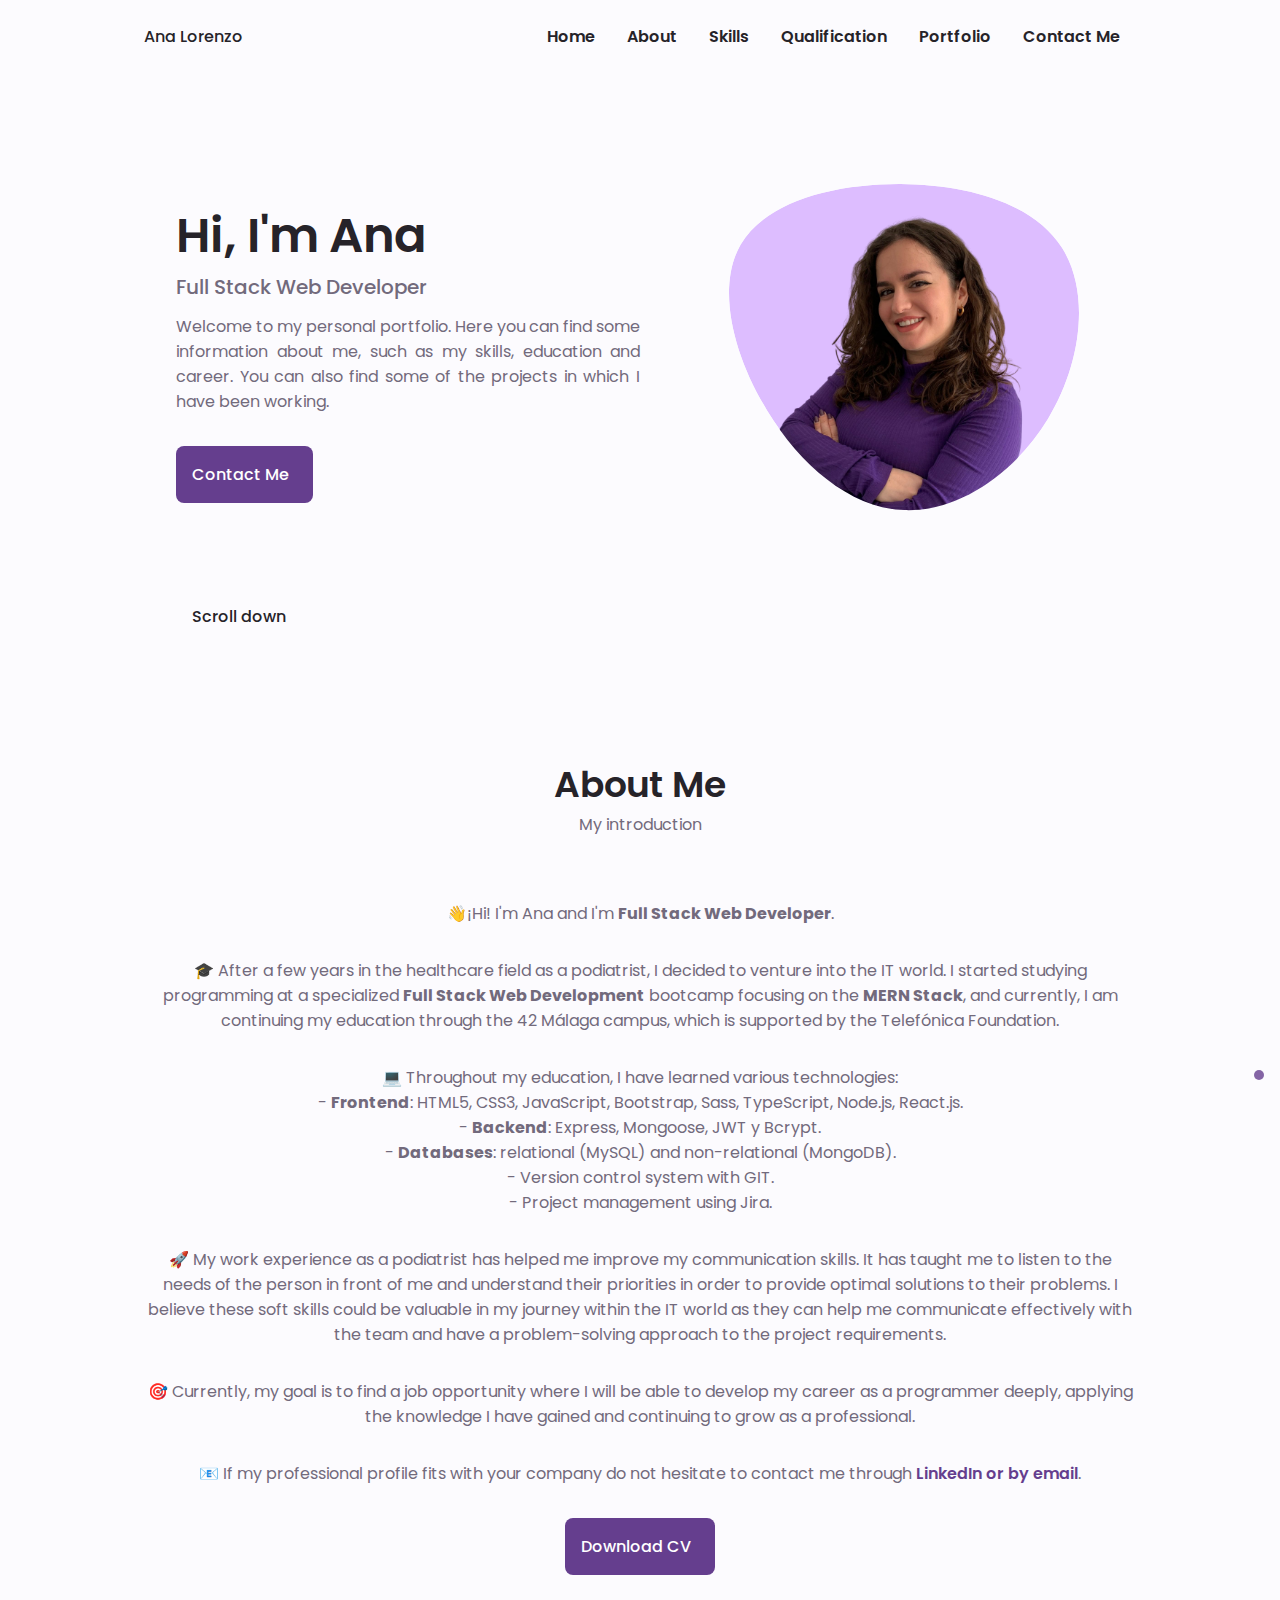
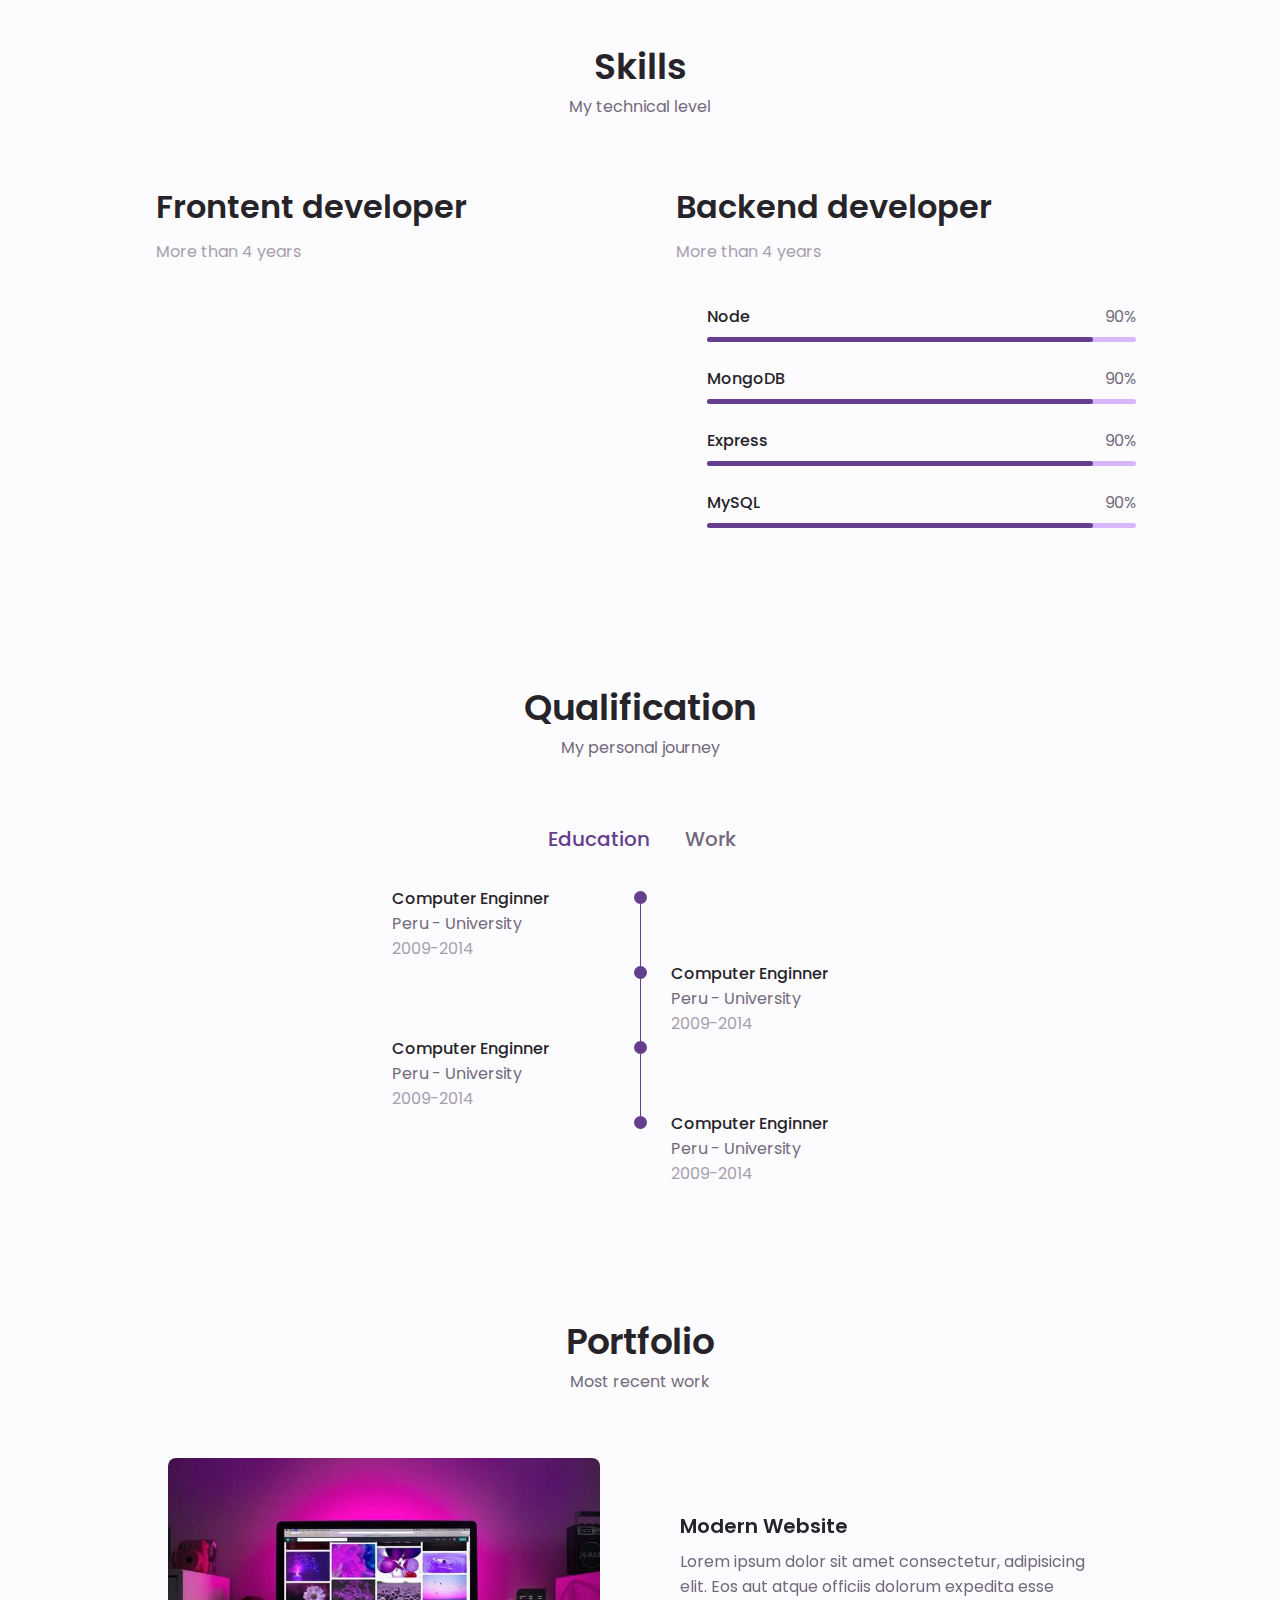
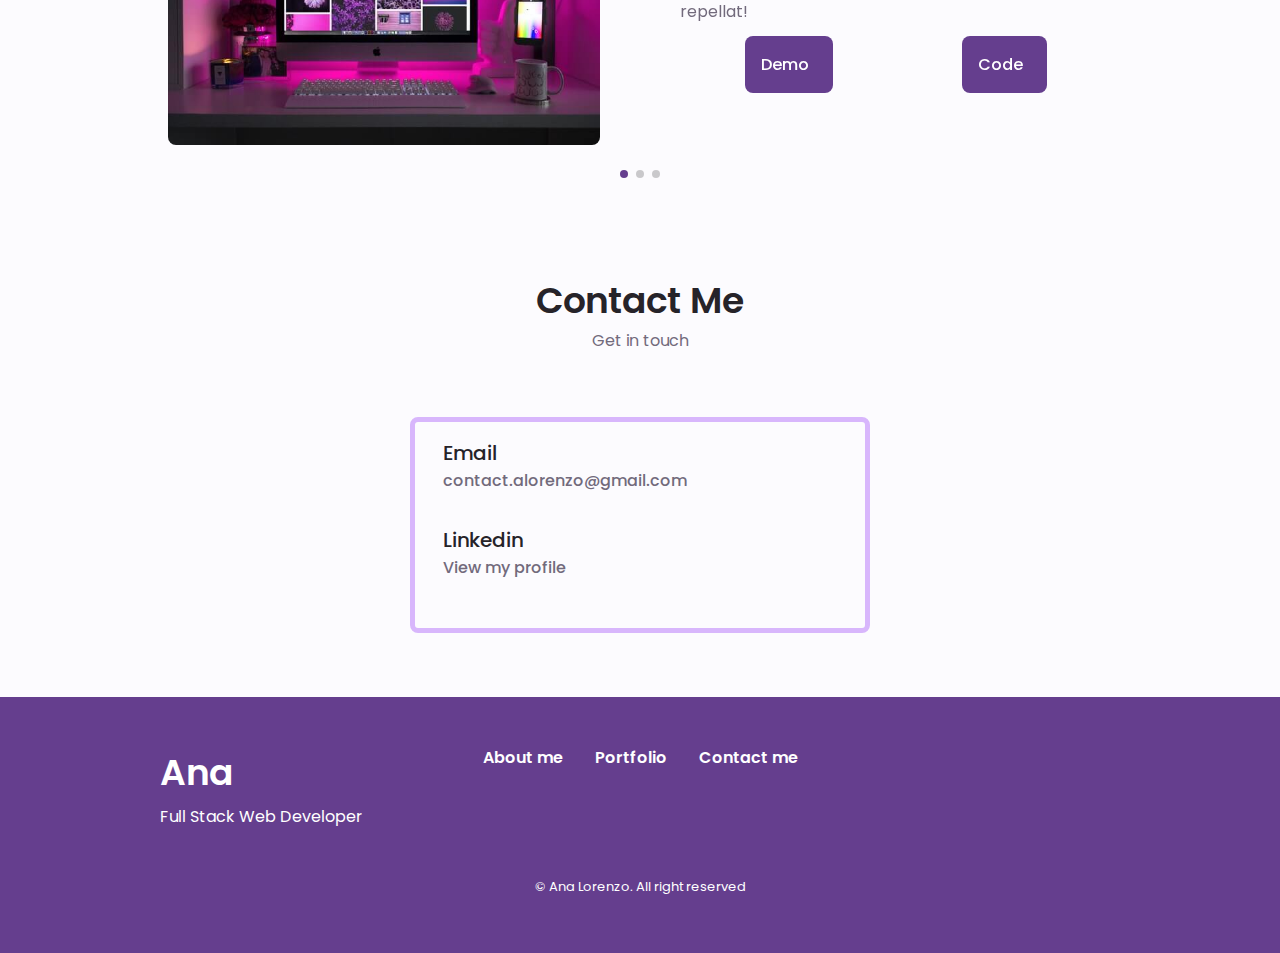
==== Default.html @ 195e3751 "todo skills" ====
<!DOCTYPE html>
<html lang="en">
  <head>
    <meta charset="UTF-8" />
    <meta name="viewport" content="width=device-width, initial-scale=1.0" />

    <link
      rel="stylesheet"
      href="https://unicons.iconscout.com/release/v4.0.8/css/line.css"
    />

    <!--==================== SWIPER CSS ====================-->
    <link rel="stylesheet" href="assets/css/swiper-bundle.min.css" />

    <!--====================  CSS ====================-->
    <link rel="stylesheet" href="assets/css/styles.css" />

    <title>Responsive Portfolio Website</title>
  </head>
  <body>
    <!--==================== HEADER ====================-->
    <header class="header" id="header">
      <nav class="nav container">
        <a href="/" class="nav__logo">Ana Lorenzo</a>
        <div class="nav__menu" id="nav__menu">
          <ul class="nav__list grid">
            <li class="nav__item">
              <a href="#home" class="nav__link active-link">
                <i class="uil uil-estate nav__icon"></i>Home</a
              >
            </li>
            <li class="nav__item">
              <a href="#about" class="nav__link">
                <i class="uil uil-user nav__icon"></i>About</a
              >
            </li>
            <li class="nav__item">
              <a href="#skills" class="nav__link">
                <i class="uil uil-file-alt nav__icon"></i>Skills</a
              >
            </li>
            <li class="nav__item">
              <a href="#qualification" class="nav__link">
                <i class="uil uil-graduation-cap nav__icon"></i>Qualification</a
              >
            </li>
            <li class="nav__item">
              <a href="#portfolio" class="nav__link">
                <i class="uil uil-scenery nav__icon"></i>
                Portfolio</a
              >
            </li>
            <li class="nav__item">
              <a href="#contact" class="nav__link"
                ><i class="uil uil-message nav__icon"></i>Contact Me</a
              >
            </li>
          </ul>
          <i class="uil uil-times nav__close" id="nav__close"></i>
        </div>
        <div class="nav__btns">
          <div class="nav__toggle" id="nav__toggle">
            <i class="uil uil-apps"></i>
          </div>
          <!-- Theme change button
          <i class="uil uil-moon change-theme" id="theme-button"></i>
        --></div>
      </nav>
    </header>

    <!--==================== MAIN ====================-->
    <main class="main">
      <!--==================== HOME ====================-->
      <section class="home section" id="home">
        <div class="home__container container grid">
          <div class="home__content grid">
            <div class="home__social">
              <a
                href="https://www.linkedin.com/in/analorenzorivero/"
                class="home__social-icon"
                target="_blank"
              >
                <i class="uil uil-linkedin"></i
              ></a>
              <a
                href="https://github.com/AnaLR27"
                class="home__social-icon"
                target="_blank"
              >
                <i class="uil uil-github"></i
              ></a>
            </div>

            <div class="home__img">
              <svg
                class="home__blob"
                viewBox="0 0 200 187"
                xmlns="http://www.w3.org/2000/svg"
                xmlns:xlink="http://www.w3.org/1999/xlink"
              >
                <mask id="mask0" mask-type="alpha">
                  <path
                    d="M190.312 36.4879C206.582 62.1187 201.309 102.826 182.328 134.186C163.346 165.547 
                    130.807 187.559 100.226 186.353C69.6454 185.297 41.0228 161.023 21.7403 129.362C2.45775 
                    97.8511 -7.48481 59.1033 6.67581 34.5279C20.9871 10.1032 59.7028 -0.149132 97.9666 
                    0.00163737C136.23 0.303176 174.193 10.857 190.312 36.4879Z"
                  />
                </mask>
                <g mask="url(#mask0)">
                  <path
                    d="M190.312 36.4879C206.582 62.1187 201.309 102.826 182.328 134.186C163.346 
                    165.547 130.807 187.559 100.226 186.353C69.6454 185.297 41.0228 161.023 21.7403 
                    129.362C2.45775 97.8511 -7.48481 59.1033 6.67581 34.5279C20.9871 10.1032 59.7028 
                    -0.149132 97.9666 0.00163737C136.23 0.303176 174.193 10.857 190.312 36.4879Z"
                  />
                  <image
                    class="home__blob-img"
                    x="0"
                    y="-30"
                    href="assets/img/WhatsApp Image 2023-04-23 at 20.49.37-PhotoRoom.png-PhotoRoom.png"
                  />
                </g>
              </svg>
            </div>

            <div class="home__data">
              <h1 class="home__title">Hi, I'm Ana</h1>
              <h3 class="home__subtitle">Full Stack Web Developer</h3>
              <p class="home__description">
                Welcome to my personal portfolio. Here you can find some
                information about me, such as my skills, education and career.
                You can also find some of the projects in which I have been
                working.
              </p>
              <a href="#contact" class="button button--flex">
                Contact Me
                <i class="uil uil-message button__icon"></i>
              </a>
            </div>
          </div>

          <div class="home__scroll">
            <a href="#about" class="home__scroll-button button--flex">
              <i class="uil uil-mouse-alt home__scroll-mouse"></i>
              <span class="home__scroll-name">Scroll down</span>
              <i class="uil uil-arrow-down home__scroll-arrow"></i>
            </a>
          </div>
        </div>
      </section>

      <!--==================== ABOUT ====================-->
      <section class="about section" id="about">
        <h2 class="section__title">About Me</h2>
        <span class="section__subtitle">My introduction</span>
        <div class="about__container container grid">
          <!-- <img src="assets/img/about.jpg" alt="" class="about__img" /> -->
          <div class="about__data">
            <p class="about__description">
              👋¡Hi! I'm Ana and I'm <strong>Full Stack Web Developer</strong>.
            </p>
            <p class="about__description">
              🎓 After a few years in the healthcare field as a podiatrist, I
              decided to venture into the IT world. I started studying
              programming at a specialized
              <strong>Full Stack Web Development</strong> bootcamp focusing on
              the <strong>MERN Stack</strong>, and currently, I am continuing my
              education through the 42 Málaga campus, which is supported by the
              Telefónica Foundation.
            </p>
            <p class="about__description">
              💻 Throughout my education, I have learned various technologies:
              <br />
              - <strong>Frontend</strong>: HTML5, CSS3, JavaScript, Bootstrap,
              Sass, TypeScript, Node.js, React.js. <br />
              - <strong>Backend</strong>: Express, Mongoose, JWT y Bcrypt.
              <br />
              - <strong>Databases</strong>: relational (MySQL) and non-relational
              (MongoDB). <br />
              - Version control system with GIT. <br />
              - Project management using Jira.
            </p>
            <p class="about__description">
              🚀 My work experience as a podiatrist has helped me improve my
              communication skills. It has taught me to listen to the needs of
              the person in front of me and understand their priorities in order
              to provide optimal solutions to their problems. I believe these
              soft skills could be valuable in my journey within the IT world as
              they can help me communicate effectively with the team and have a
              problem-solving approach to the project requirements.
            </p>
            <p class="about__description">
              🎯 Currently, my goal is to find a job opportunity where I will be
              able to develop my career as a programmer deeply, applying the
              knowledge I have gained and continuing to grow as a professional.
            </p>
            <p class="about__description">
              📧 If my professional profile fits with your company do not
              hesitate to contact me through
              <a href="#contact">LinkedIn or by email</a>.
            </p>
            <!-- <div class="about__info">
              <div>
                <span class="about__info-title">08+</span>
                <span class="about__info-name"
                  >Years <br />
                  experience</span
                >
              </div>
              <div>
                <span class="about__info-title">20+</span>
                <span class="about__info-name"
                  >Completed <br />
                  projects</span
                >
              </div>
              <div>
                <span class="about__info-title">05+</span>
                <span class="about__info-name"
                  >Companies <br />
                  worked</span
                >
              </div>
            </div> -->
            <div class="about__buttons">
              <a
                download=""
                href="assets/pdf/CV ANA LORENZO RIVERO.pdf"
                class="button button--flex"
                >Download CV
                <i class="uil uil-download-alt button__icon"></i>
              </a>
            </div>
          </div>
        </div>
      </section>

      <!--==================== SKILLS ====================-->
      <section class="skills section container" id="skills">
        <h2 class="section__title">Skills</h2>
        <span class="section__subtitle">My technical level</span>

        <div class="skills__content">
          <!--==================== SKILLS1 ====================-->
          <div class="skills__container">
            <div class="skills__header">
              <i class="uil uil-brackets-curly skills__icon"></i>
              <div>
                <h1 class="skills__titles">Frontent developer</h1>
                <span class="skills__subtitle">More than 4 years</span>
              </div>

              <i class="uil uil-angle-down skills__arrow"></i>
            </div>

            <div class="skills__list grid skills__close">
              <div class="skills__data">
                <div class="skills__titles">
                  <h3 class="skills__name">HTML5</h3>
                  <span class="skills__number">90%</span>
                </div>
                <div class="skills__bar">
                  <span class="skills__percentage skills__html"></span>
                </div>
              </div>

              <div class="skills__data">
                <div class="skills__titles">
                  <h3 class="skills__name">CSS3</h3>
                  <span class="skills__number">90%</span>
                </div>
                <div class="skills__bar">
                  <span class="skills__percentage skills__css"></span>
                </div>
              </div>

              <div class="skills__data">
                <div class="skills__titles">
                  <h3 class="skills__name">JavaScript</h3>
                  <span class="skills__number">90%</span>
                </div>
                <div class="skills__bar">
                  <span class="skills__percentage skills__js"></span>
                </div>
              </div>

              <div class="skills__data">
                <div class="skills__titles">
                  <h3 class="skills__name">React</h3>
                  <span class="skills__number">90%</span>
                </div>
                <div class="skills__bar">
                  <span class="skills__percentage skills__react"></span>
                </div>
              </div>
            </div>
          </div>

          <!--==================== SKILLS2 ====================-->
          <div class="skills__container">
            <div class="skills__header">
              <i class="uil uil-server-network skills__icon"></i>
              <div>
                <h1 class="skills__titles">Backend developer</h1>
                <span class="skills__subtitle">More than 4 years</span>
              </div>

              <i class="uil uil-angle-down skills__arrow"></i>
            </div>

            <div class="skills__list grid skills__open">
              <div class="skills__data">
                <div class="skills__titles">
                  <h3 class="skills__name">Node</h3>
                  <span class="skills__number">90%</span>
                </div>
                <div class="skills__bar">
                  <span class="skills__percentage skills__node"></span>
                </div>
              </div>

              <div class="skills__data">
                <div class="skills__titles">
                  <h3 class="skills__name">MongoDB</h3>
                  <span class="skills__number">90%</span>
                </div>
                <div class="skills__bar">
                  <span class="skills__percentage skills__mongo"></span>
                </div>
              </div>

              <div class="skills__data">
                <div class="skills__titles">
                  <h3 class="skills__name">Express</h3>
                  <span class="skills__number">90%</span>
                </div>
                <div class="skills__bar">
                  <span class="skills__percentage skills__express"></span>
                </div>
              </div>

              <div class="skills__data">
                <div class="skills__titles">
                  <h3 class="skills__name">MySQL</h3>
                  <span class="skills__number">90%</span>
                </div>
                <div class="skills__bar">
                  <span class="skills__percentage skills__mysql"></span>
                </div>
              </div>
            </div>
          </div>
        </div>
      </section>

      <!--==================== QUALIFICATION ====================-->
      <section class="qualification section" id="qualification">
        <h2 class="section__title">Qualification</h2>
        <span class="section__subtitle">My personal journey</span>

        <div class="quialification__container container">
          <div class="qualification__tabs">
            <div
              class="qualification__button button--flex qualification__active"
              data-target="#education"
            >
              <i class="uil uil-graduation-cap qualification__icon"></i>
              Education
            </div>

            <div class="qualification__button button--flex" data-target="#work">
              <i class="uil uil-briefcase-alt qualification__icon"></i>
              Work
            </div>
          </div>
          <div class="qualification__sections">
            <!--==================== QUALIFICATION CONTENT 1====================-->
            <div
              class="qualification__content qualification__active"
              data-content
              id="education"
            >
              <!--==================== QUALIFICATION 1====================-->
              <div class="qualification__data">
                <div>
                  <h3 class="qualification__title">Computer Enginner</h3>
                  <span class="qualification__subtitle">Peru - University</span>
                  <div class="qualification__calendar">
                    <i class="uil uil-calendar-alt"></i>
                    2009-2014
                  </div>
                </div>

                <div>
                  <span class="qualification__rounder"></span>
                  <span class="qualification__line"></span>
                </div>
              </div>

              <!--==================== QUALIFICATION 2====================-->
              <div class="qualification__data">
                <div></div>

                <div>
                  <span class="qualification__rounder"></span>
                  <span class="qualification__line"></span>
                </div>
                <div>
                  <h3 class="qualification__title">Computer Enginner</h3>
                  <span class="qualification__subtitle">Peru - University</span>
                  <div class="qualification__calendar">
                    <i class="uil uil-calendar-alt"></i>
                    2009-2014
                  </div>
                </div>
              </div>

              <!--==================== QUALIFICATION 3====================-->
              <div class="qualification__data">
                <div>
                  <h3 class="qualification__title">Computer Enginner</h3>
                  <span class="qualification__subtitle">Peru - University</span>
                  <div class="qualification__calendar">
                    <i class="uil uil-calendar-alt"></i>
                    2009-2014
                  </div>
                </div>

                <div>
                  <span class="qualification__rounder"></span>
                  <span class="qualification__line"></span>
                </div>
              </div>

              <!--==================== QUALIFICATION 4====================-->
              <div class="qualification__data">
                <div></div>

                <div>
                  <span class="qualification__rounder"></span>
                  <!-- <span class="qualification__line"></span> -->
                </div>
                <div>
                  <h3 class="qualification__title">Computer Enginner</h3>
                  <span class="qualification__subtitle">Peru - University</span>
                  <div class="qualification__calendar">
                    <i class="uil uil-calendar-alt"></i>
                    2009-2014
                  </div>
                </div>
              </div>
            </div>
            <!--==================== QUALIFICATION CONTENT 2====================-->
            <div class="qualification__content" data-content id="work">
              <!--==================== QUALIFICATION 1====================-->
              <div class="qualification__data">
                <div>
                  <h3 class="qualification__title">Web Developer</h3>
                  <span class="qualification__subtitle">Peru - University</span>
                  <div class="qualification__calendar">
                    <i class="uil uil-calendar-alt"></i>
                    2009-2014
                  </div>
                </div>

                <div>
                  <span class="qualification__rounder"></span>
                  <span class="qualification__line"></span>
                </div>
              </div>

              <!--==================== QUALIFICATION 2====================-->
              <div class="qualification__data">
                <div></div>

                <div>
                  <span class="qualification__rounder"></span>
                  <span class="qualification__line"></span>
                </div>
                <div>
                  <h3 class="qualification__title">Computer Enginner</h3>
                  <span class="qualification__subtitle">Peru - University</span>
                  <div class="qualification__calendar">
                    <i class="uil uil-calendar-alt"></i>
                    2009-2014
                  </div>
                </div>
              </div>

              <!--==================== QUALIFICATION 3====================-->
              <div class="qualification__data">
                <div>
                  <h3 class="qualification__title">Computer Enginner</h3>
                  <span class="qualification__subtitle">Peru - University</span>
                  <div class="qualification__calendar">
                    <i class="uil uil-calendar-alt"></i>
                    2009-2014
                  </div>
                </div>

                <div>
                  <span class="qualification__rounder"></span>
                  <span class="qualification__line"></span>
                </div>
              </div>

              <!--==================== QUALIFICATION 4====================-->
              <div class="qualification__data">
                <div></div>

                <div>
                  <span class="qualification__rounder"></span>
                  <!-- <span class="qualification__line"></span> -->
                </div>
                <div>
                  <h3 class="qualification__title">Computer Enginner</h3>
                  <span class="qualification__subtitle">Peru - University</span>
                  <div class="qualification__calendar">
                    <i class="uil uil-calendar-alt"></i>
                    2009-2014
                  </div>
                </div>
              </div>
            </div>
          </div>
        </div>
      </section>

      <!--==================== SERVICES ====================-->
      <!-- <section class="services section" id="services">
        <h2 class="section__title">Services</h2>
        <span class="section__subtitle">What I offer</span>

        <div class="services__container container grid">-->
      <!--==================== SERVICES 1====================-->
      <!-- <div class="services__content">
            <div>
              <i class="uil uil-web-grid services__icon"></i>
              <h3 class="services__title">Frontent</h3>
            </div>
          </div>
        </div>
      </section>  -->

      <!--==================== PORTFOLIO ====================-->
      <section class="portfolio section" id="portfolio">
        <h2 class="section__title">Portfolio</h2>
        <span class="section__subtitle">Most recent work</span>
        <div class="portfolio__container container swiper-container">
          <div class="swiper-wrapper">
            <!--==================== PORTFOLIO 1====================-->
            <div class="portfolio__content grid swiper-slide">
              <img
                src="assets/img/portfolio1.jpg"
                alt=""
                class="portfolio__img"
              />
              <div class="portfolio__data">
                <h3 class="portfolio__title">Modern Website</h3>
                <p class="portfolio__description">
                  Lorem ipsum dolor sit amet consectetur, adipisicing elit. Eos
                  aut atque officiis dolorum expedita esse repellat!
                </p>
                <div class="links-flex">
                  <a
                    href="#"
                    class="button button--flex button--small portfolio__button"
                  >
                    Demo
                    <i class="uil uil-arrow-right button__icon"></i>
                  </a>
                  <a
                    href="#"
                    class="button button--flex button--small portfolio__button"
                  >
                    Code
                    <i class="uil uil-arrow-right button__icon"></i>
                  </a>
                </div>
              </div>
            </div>
            <!--==================== PORTFOLIO 2====================-->
            <div class="portfolio__content grid swiper-slide">
              <img
                src="assets/img/portfolio2.jpg"
                alt=""
                class="portfolio__img"
              />
              <div class="portfolio__data">
                <h3 class="portfolio__title">Modern Website</h3>
                <p class="portfolio__description">
                  Lorem ipsum dolor sit amet consectetur, adipisicing elit. Eos
                  aut atque officiis dolorum expedita esse repellat!
                </p>
                <div class="links-flex">
                  <a
                    href="#"
                    class="button button--flex button--small portfolio__button"
                  >
                    Demo
                    <i class="uil uil-arrow-right button__icon"></i>
                  </a>
                  <a
                    href="#"
                    class="button button--flex button--small portfolio__button"
                  >
                    Code
                    <i class="uil uil-arrow-right button__icon"></i>
                  </a>
                </div>
              </div>
            </div>
            <!--==================== PORTFOLIO 3====================-->
            <div class="portfolio__content grid swiper-slide">
              <img
                src="assets/img/portfolio3.jpg"
                alt=""
                class="portfolio__img"
              />
              <div class="portfolio__data">
                <h3 class="portfolio__title">Modern Website</h3>
                <p class="portfolio__description">
                  Lorem ipsum dolor sit amet consectetur, adipisicing elit. Eos
                  aut atque officiis dolorum expedita esse repellat!
                </p>

                <div class="links-flex">
                  <a
                    href="#"
                    class="button button--flex button--small portfolio__button"
                  >
                    Demo
                    <i class="uil uil-arrow-right button__icon"></i>
                  </a>
                  <a
                    href="#"
                    class="button button--flex button--small portfolio__button"
                  >
                    Code
                    <i class="uil uil-arrow-right button__icon"></i>
                  </a>
                </div>
              </div>
            </div>
          </div>

          <!-- Add arrows-->
          <div class="swiper-button-next">
            <i class="uil uil-angle-right-b swiper-portfolio-icon"></i>
          </div>
          <div class="swiper-button-prev">
            <i class="uil uil-angle-left-b swiper-portfolio-icon"></i>
          </div>

          <!-- Add pagination-->
          <div class="swiper-pagination"></div>
        </div>
      </section>

      <!--==================== PROJECT IN MIND ====================-->
      <!-- <section class="project section"></section> -->

      <!--==================== TESTIMONIAL ====================-->
      <!-- <section class="testimonial section"></section> -->

      <!--==================== CONTACT ME ====================-->
      <section class="contact section" id="contact">
        <h2 class="section__title">Contact Me</h2>
        <span class="section__subtitle">Get in touch</span>
        <div class="contact__container container grid">
          <div>
            <div class="contact__information">
              <i class="uil uil-envelope contact__icon"></i>
              <div>
                <h3 class="contact__title">Email</h3>
                <span class="contact__subtitle"
                  >contact.alorenzo@gmail.com</span
                >
              </div>
            </div>

            <div class="contact__information">
              <i class="uil uil-linkedin contact__icon"></i>
              <div>
                <h3 class="contact__title">Linkedin</h3>
                <a
                  href="https://www.linkedin.com/in/analorenzorivero/"
                  target="_blank"
                  class="contact__subtitle"
                  >View my profile</a
                >
              </div>
            </div>
          </div>

          <!-- <form action=""></form> -->
        </div>
      </section>
    </main>

    <!--==================== FOOTER ====================-->
    <footer class="footer">
      <div class="footer__bg">
        <div class="footer__container container grid">
          <div>
            <h1 class="footer__title">Ana</h1>
            <span class="footer__subtitle">Full Stack Web Developer</span>
          </div>
          <ul class="footer__links">
            <li><a href="#about" class="footer__link">About me</a></li>
            <li><a href="#portfolio" class="footer__link">Portfolio</a></li>
            <li><a href="#contact" class="footer__link">Contact me</a></li>
          </ul>

          <div class="footer__socials">
            <a
              href="https://www.linkedin.com/in/analorenzorivero/"
              class="footer__social"
              target="_blank"
            >
              <i class="uil uil-linkedin"></i
            ></a>
            <a
              href="https://github.com/AnaLR27"
              class="footer__social"
              target="_blank"
            >
              <i class="uil uil-github"></i
            ></a>
          </div>
        </div>
        <p class="footer__copy">&#169; Ana Lorenzo. All right reserved</p>
      </div>
    </footer>

    <!--==================== SCROLL TOP ====================-->
    <a href="#" class="scrollup" id="scroll-up">
      <i class="uil uil-arrow-up scrollup-icon"></i>
    </a>

    <!--==================== SWIPER JS ====================-->
    <script src="assets/js/swiper-bundle.min.js"></script>

    <!--==================== JS ====================-->
    <script src="assets/js/main.js"></script>
  </body>
</html>
---- assets/css/styles.css ----
/*==================== GOOGLE FONTS ====================*/
@import url("https://fonts.googleapis.com/css2?family=Poppins:wght@400;500;600&display=swap");

/*==================== VARIABLES CSS ====================*/
:root {
  --header-height: 3rem;

  /*========== Colors ==========*/
  /* Change favorite color */
  --hue-color: 269; /*Purple 250 - Green 142 - Blue 230 - Pink 340*/

  /* HSL color mode */
  --first-color: hsl(var(--hue-color), 39%, 40%);
  --first-color-img: hsl(var(--hue-color), 39%, 75%);
  --first-color-second: hsl(var(--hue-color), 69%, 61%);
  --first-color-alt: hsl(var(--hue-color), 39%, 60%);
  --first-color-lighter: hsl(var(--hue-color), 92%, 85%);
  --title-color: hsl(var(--hue-color), 8%, 15%);
  --text-color: hsl(var(--hue-color), 8%, 45%);
  --text-color-light: hsl(var(--hue-color), 8%, 65%);
  --input-color: hsl(var(--hue-color), 70%, 96%);
  --body-color: hsl(var(--hue-color), 60%, 99%);
  --container-color: #fff;
  --scroll-bar-color: hsl(var(--hue-color), 12%, 90%);
  --scroll-thumb-color: hsl(var(--hue-color), 12%, 80%);

  /*========== Font and typography ==========*/
  --body-font: "Poppins", sans-serif;

  /* .5rem = 8px, 1rem = 16px, 1.5rem = 24px ... */
  --big-font-size: 2rem;
  --h1-font-size: 1.5rem;
  --h2-font-size: 1.25rem;
  --h3-font-size: 1.125rem;
  --normal-font-size: 0.938rem;
  --small-font-size: 0.813rem;
  --smaller-font-size: 0.75rem;

  /*========== Font weight ==========*/
  --font-medium: 500;
  --font-semi-bold: 600;

  /*========== Margenes Bottom ==========*/
  /* .25rem = 4px, .5rem = 8px, .75rem = 12px ... */
  --mb-0-25: 0.25rem;
  --mb-0-5: 0.5rem;
  --mb-0-75: 0.75rem;
  --mb-1: 1rem;
  --mb-1-5: 1.5rem;
  --mb-2: 2rem;
  --mb-2-5: 2.5rem;
  --mb-3: 3rem;

  /*========== z index ==========*/
  --z-tooltip: 10;
  --z-fixed: 100;
  --z-modal: 1000;
}

/* Font size for large devices */
@media screen and (min-width: 992px) {
  :root {
    --big-font-size: 3rem;
    --h1-font-size: 2.25rem;
    --h2-font-size: 1.5rem;
    --h3-font-size: 1.25rem;
    --normal-font-size: 1rem;
    --small-font-size: 1rem;
    --smaller-font-size: 0.813rem;
  }
}

/*========== Variables Dark theme ==========*/

/*========== Button Dark/Light ==========*/

/*==================== BASE ====================*/
* {
  box-sizing: border-box;
  padding: 0;
  margin: 0;
}

html {
  scroll-behavior: smooth;
}

body {
  margin: 0 0 var(--header-height) 0;
  font-family: var(--body-font);
  font-size: var(--normal-font-size);
  background-color: var(--body-color);
  color: var(--text-color);
}

h1,
h2,
h3,
h4 {
  color: var(--title-color);
  font-weight: var(--font-semi-bold);
}

ul {
  list-style: none;
}

a {
  text-decoration: none;
  cursor: pointer;
  color: var(--first-color);
  font-weight: var(--font-semi-bold);
}

img {
  max-width: 100%;
  height: auto;
}

/*==================== REUSABLE CSS CLASSES ====================*/
.section {
  padding: 2rem 0;
}

.section__title {
  font-size: var(--h1-font-size);
  color: var(--title-color);
}

.section__subtitle {
  display: block;
  font-size: var(--small-font-size);
  margin-bottom: var(--mb-3);
}

.section__title,
.section__subtitle {
  text-align: center;
}

/*==================== LAYOUT ====================*/
.container {
  max-width: 768px;
  margin-left: var(--mb-1-5);
  margin-right: var(--mb-1-5);
}

.grid {
  display: grid;
  gap: 1.5rem;
  /* justify-items: center; */
}

.header {
  width: 100%;
  position: fixed;
  bottom: 0;
  left: 0;
  z-index: var(--z-fixed);
  background-color: var(--body-color);
}

/*==================== NAV ====================*/

.nav {
  max-width: 968px;
  height: var(--header-height);
  display: flex;
  justify-content: space-between;
  align-items: center;
}

.nav__logo,
.nav__toggle {
  color: var(--title-color);
  font-weight: var(--font-medium);
}

.nav__logo:hover {
  color: var(--first-color);
}

.nav__toggle {
  font-size: 1.5rem;
  cursor: pointer;
}

.nav__toggle:hover {
  color: var(--first-color);
}
.nav__link {
  color: var(--title-color);
}
.nav__link:hover {
  color: var(--first-color);
  text-decoration: underline;
}

/* Active link */

/* Change background header */
.scroll-header {
  box-shadow: 0 -1px 4px rgba(0, 0, 0, 0.35);
}

/*==================== HOME ====================*/
.home__container {
  gap: 1rem;
}

.home__content {
  grid-template-columns: 0.5fr 3fr;
  padding-top: 3.5rem;
  align-items: center;
}

.home__social {
  display: grid;
  grid-template-columns: max-content;
  row-gap: 1rem;
}

.home__social-icon {
  font-size: 1.8rem;
  color: var(--first-color);
}

.home__social-icon:hover {
  color: var(--first-color-alt);
}

.home__blob {
  width: 230px;
  fill: hsl(269deg 100% 87%);
  /* background-color: blue ; */
  /* stroke-width:4px solid ; */
  /* border: 4px solid var(--first-color); */
  /* border-radius:  10% 10% 50% 50%; */
}

.home__blob-img {
  width: 200px;
}

.home__data {
  grid-column: 1/3;
}

.home__title {
  font-size: var(--big-font-size);
}

.home__subtitle {
  font-size: var(--h3-font-size);
  color: var(--text-color);
  font-weight: var(--font-medium);
  margin-bottom: var(--mb-0-75);
}

.home__description {
  margin-bottom: var(--mb-2);
  text-align: justify;
}

.home__scroll {
  display: none;
}

.home__scroll-button {
  color: var(--first-color);
  transition: 0.3s;
}
.home__scroll-button:hover {
  transform: translateY(0.25rem);
}

.home__scroll-mouse {
  font-size: 2rem;
}

.home__scroll-name {
  font-size: var(--small-font-size);
  color: var(--title-color);
  font-weight: var(--font-medium);
  margin-right: var(--mb-0-25);
}

.home__scroll-arrow {
  font-size: 1.25rem;
}

/*==================== BUTTONS ====================*/
.button {
  display: inline-block;
  background-color: var(--first-color);
  color: #fff;
  padding: 1rem;
  border-radius: 0.5rem;
  font-weight: var(--font-medium);
}

.button:hover {
  background-color: var(--first-color-alt);
}

.button__icon {
  font-size: 1.25rem;
  margin-left: var(--mb-0-5);
  transition: 0.3s;
}

.button--flex {
  display: inline-flex;
  align-items: center;
  justify-content: center;
}

/*==================== ABOUT ====================*/
.about__img {
  width: 200px;
  border-radius: 0.5rem;
  justify-self: center;
  align-self: center;
}

.about__description {
  text-align: center;
  margin-bottom: var(--mb-2);
}

.about__info {
  display: flex;
  justify-content: space-evenly;
  margin-bottom: var(--mb-2-5);
}

.about__info-title {
  font-size: var(--h2-font-size);
  font-weight: var(--font-semi-bold);
  color: var(--title-color);
}

.about__info-name {
  font-size: var(--smaller-font-size);
}

.about__info-title,
.about__info-name {
  display: block;
  text-align: center;
}

.about__buttons {
  display: flex;
  justify-content: center;
}
/*==================== SKILLS ====================*/
.skills__container {
  row-gap: 0;
}

.skills__header {
  display: flex;
  align-items: center;
  margin-bottom: var(--mb-2-5);
}

.skills__icon,
.skills__arrow {
  font-size: 2rem;
  color: var(--first-color);
}

.skills__icon {
  margin-right: var(--mb-0-75);
}

.skills__title {
  font-size: var(--h3-font-size);
}

.skills__subtitle {
  font-size: var(--small-font-size);
  color: var(--text-color-light);
  transition: 0.4s;
}

.skills__arrow {
  margin-left: auto;
  transition: 0.4s;
}

.skills__list {
  row-gap: 1.5rem;
  padding-left: 2.7rem;
}

.skills__titles {
  display: flex;
  justify-content: space-between;
  margin-bottom: var(--mb-0-5);
}

.skills__name {
  font-size: var(--normal-font-size);
  font-weight: var(--font-medium);
}

.skills__bar,
.skills__percentage {
  height: 5px;
  border-radius: 0.25rem;
}

.skills__bar {
  background-color: var(--first-color-lighter);
}

.skills__percentage {
  display: block;
  background-color: var(--first-color);
}

.skills__html,
.skills__css,
.skills__js,
.skills__react,
.skills__node,
.skills__mongo,
.skills__express,
.skills__mysql {
  width: 90%;
}

.skills__close.skills__list {
  height: 0;
  overflow: hidden;
}

.skills__open.skills__list {
  height: max-content;
  margin-bottom: var(--mb-2-5);
}

.skills__open .skills__arrow {
  transform: rotate(-180deg);
}

/*==================== QUALIFICATION ====================*/
.qualification__tabs {
  display: flex;
  justify-content: space-evenly;
  margin-bottom: var(--mb-2);
}
.qualification__button {
  font-size: var(--h3-font-size);
  font-weight: var(--font-medium);
  cursor: pointer;
}
.qualification__button:hover {
  color: var(--first-color);
}
.qualification__icon {
  font-size: 1.8rem;
  margin-right: var(--mb-0-25);
}
.qualification__data {
  display: grid;
  grid-template-columns: 1fr max-content 1fr;
  column-gap: 1.5rem;
}
.qualification__title {
  font-size: var(--normal-font-size);
  font-weight: var(--font-medium);
}
.qualification__subtitle {
  display: inline-block;
  font-size: var(--small-font-size);
  font-weight: var(--mb-1);
}
.qualification__calendar {
  font-size: var(--small-font-size);
  color: var(--text-color-light);
}
.qualification__rounder {
  display: inline-block;
  width: 13px;
  height: 13px;
  background-color: var(--first-color);
  border-radius: 50%;
}
.qualification__line {
  display: block;
  width: 1px;
  height: 100%;
  background-color: var(--first-color);
  transform: translate(6px, -7px);
}
.qualification [data-content] {
  display: none;
}
.qualification__active[data-content] {
  display: block;
}
.qualification__button.qualification__active {
  color: var(--first-color);
}
/*==================== SERVICES ====================*/

/* Active Modal */

/*==================== PORTFOLIO ====================*/
.portfolio__container {
  overflow: initial;
}
.portfolio__content {
  padding: 0 1.5rem;
}
.portfolio__img {
  width: 265px;
  border-radius: 0.5rem;
  justify-self: center;
}
.portfolio__title {
  font-size: var(--h3-font-size);
  margin-bottom: var(--mb-0-5);
}
.portfolio__description {
  margin-bottom: var(--mb-0-75);
}
.portfolio__button:hover .button__icon {
  transform: translateX(0.25rem);
}
.links-flex {
  display: flex;
  justify-content: space-around;
}
.swiper-button-prev::after,
.swiper-button-next::after {
  content: "";
}
.swiper-button-prev,
.swiper-button-next,
.swiper-pagination-bullet {
  outline: none;
}
.swiper-portfolio-icon {
  font-size: 2rem;
  color: var(--first-color);
}
.swiper-button-prev {
  left: -0.5rem;
}
.swiper-button-next {
  right: -0.5rem;
}
.swiper-container-horizontal > .swiper-pagination-bullets {
  bottom: -2.5rem;
}
.swiper-pagination-bullet-active {
  background-color: var(--first-color);
}
/*==================== PROJECT IN MIND ====================*/

/*==================== TESTIMONIAL ====================*/

/*==================== CONTACT ME ====================*/
.contact__container {
  border: 5px solid var(--first-color-lighter);
  border-radius: 0.5rem;
  padding: 1rem;
  row-gap: 3rem;
}
.contact__information {
  display: flex;
  margin-bottom: var(--mb-2);
}
.contact__icon {
  font-size: 2rem;
  color: var(--first-color);
  margin-right: var(--mb-0-75);
}
.contact__title {
  font-size: var(--h3-font-size);
  font-weight: var(--font-medium);
}
.contact__subtitle {
  font-size: var(--font-medium);
  color: var(--text-color);
  font-weight: var(--font-medium);
}
a.contact__subtitle {
  cursor: pointer;
}
a.contact__subtitle:hover {
  color: var(--first-color-alt);
  text-decoration: underline;
}

/*==================== FOOTER ====================*/
.footer {
  padding-top: 2rem;
}
.footer__container {
  row-gap: 3.5rem;
}
.footer__bg {
  background-color: var(--first-color);
  padding: 2rem 0 3rem;
}
.footer__title {
  font-size: var(--h1-font-size);
  margin-bottom: var(--mb-0-25);
}
.footer__subtitle {
  font-size: var(--small-font-size);
}
.footer__links {
  display: flex;
  flex-direction: column;
  row-gap: 1.5rem;
}
.footer__link:hover {
  color: var(--first-color-lighter);
}
.footer__social {
  font-size: 1.25rem;
  margin-right: var(--mb-1-5);
}
.footer__social:hover {
  color: var(--first-color-lighter);
}
.footer__copy {
  font-size: var(--smaller-font-size);
  text-align: center;
  color: #fff;
  margin-top: var(--mb-3);
}
.footer__title,
.footer__subtitle,
.footer__link,
.footer__social {
  color: #fff;
}
/*========== SCROLL UP ==========*/
.scrollup {
  position: fixed;
  right: 1rem;
  bottom: -20%;
  background-color: var(--first-color);
  opacity: 0.8;
  padding: 0.3rem;
  border-radius: 0.4rem;
  z-index: var(--z-tooltip);
  transition: 0.4s;
}
.scrollup:hover {
  background-color: var(--first-color-alt);
}
.scrollup-icon {
  font-size: 1.5rem;
  color: #fff;
}
/* Show scroll */
.show-scroll {
  bottom: 5rem;
}
/*========== SCROLL BAR ==========*/

/*==================== MEDIA QUERIES ====================*/
/* For small devices */
@media screen and (max-width: 991px) {
  .nav__menu {
    position: fixed;
    bottom: -100%;
    left: 0;
    width: 100%;
    background-color: var(--body-color);
    padding: 2rem 1.5rem 4rem;
    box-shadow: 0 -1px 4px rgba(0, 0, 0, 0.15);
    border-radius: 1.5rem 1.5rem 0 0;
    transition: 0.3s;
  }
  .nav__list {
    grid-template-columns: repeat(3, 1fr);
    gap: 2em;
  }

  .nav__link {
    display: flex;
    flex-direction: column;
    align-items: center;
    font-size: var(--small-font-size);
    font-weight: var(--font-medium);
  }

  .nav__icon {
    font-size: 1.2rem;
  }

  .nav__close {
    position: absolute;
    right: 1.3rem;
    bottom: 0.5rem;
    font-size: 1.5rem;
    cursor: pointer;
    color: var(--first-color);
  }

  .nav__close:hover {
    color: var(--first-color-alt);
  }
}
/* show menu */
.show-menu {
  bottom: 0;
}

/* For medium devices */
@media screen and (min-width: 768px) {
  .home__content {
    grid-template-columns: max-content 1fr 1fr;
  }
  .home__data {
    grid-column: initial;
  }
  .home__img {
    order: 1;
    justify-self: center;
  }
  #skills.section {
    padding: 2rem 0 1rem;
  }
  .skills__content,
  .portfolio__content,
  .footer__container {
    display: grid;
    grid-template-columns: repeat(2, 1fr);
  }
  .qualification__sections {
    display: grid;
    grid-template-columns: 0.6fr;
    justify-content: center;
  }
  .container {
    margin: auto;
  }
}

/* For large devices */
@media screen and (min-width: 992px) {
  .container {
    max-width: 992px;
    margin-left: auto;
    margin-right: auto;
  }
  body {
    margin: 0;
  }
  .section {
    padding: 6rem 0 2rem;
  }
  .section__subtitle {
    margin-bottom: 4rem;
  }
  .header {
    top: 0;
    bottom: initial;
  }

  .header,
  .main,
  .footer__container {
    padding: 0 1rem;
  }
  .nav {
    height: calc(var(--header-height) + 1.5rem);
    column-gap: 1rem;
  }
  .nav__icon,
  .nav__close,
  .nav__toggle {
    display: none;
  }
  .nav__list {
    display: flex;
    column-gap: 2rem;
  }
  .nav__menu {
    margin-left: auto;
  }
  .home__container {
    row-gap: 5rem;
  }
  .home__content {
    padding-top: 5.5rem;
    column-gap: 2rem;
  }
  .home__blob {
    width: 350px;
  }
  .home__scroll {
    display: block;
  }
  .home__scroll-button {
    margin-left: 3rem;
  }
  .about__container {
    column-gap: 5rem;
    margin: auto;
  }
  .about__description {
    text-align: center;
  }
  .about__info {
    justify-content: space-between;
  }
  .qualification__tabs {
    justify-content: center;
  }
  .qualification__button {
    margin: 0 var(--mb-1);
  }
  .qualification__sections {
    grid-template-columns: 0.5fr;
  }
  .portfolio__img {
    width: 100%;
  }
  .portfolio__content {
    align-items: center;
    column-gap: 5rem;
  }
  .swiper-portfolio-icon {
    font-size: 3.5rem;
  }
  .swiper-button-prev {
    left: 0rem;
  }
  .swiper-button-next {
    right: 0;
  }
  .skills__content {
    gap: 3rem;
  }
  .contact__container {
    max-width: 460px;
  }
  .footer__container {
    grid-template-columns: 1fr 2fr 1fr;
  }
  .footer__bg {
    padding: 3rem 0 3.5rem;
  }
  .footer__links {
    flex-direction: row;
    column-gap: 2rem;
    justify-content: center;
  }
  .footer__socials {
    justify-self: flex-end;
  }
}
/* For x-large devices */
@media screen and (min-width: 1200px) {
  .swiper-button-prev {
    left: -2.5rem;
  }
  .swiper-button-next {
    right: -2.5rem;
  }
}
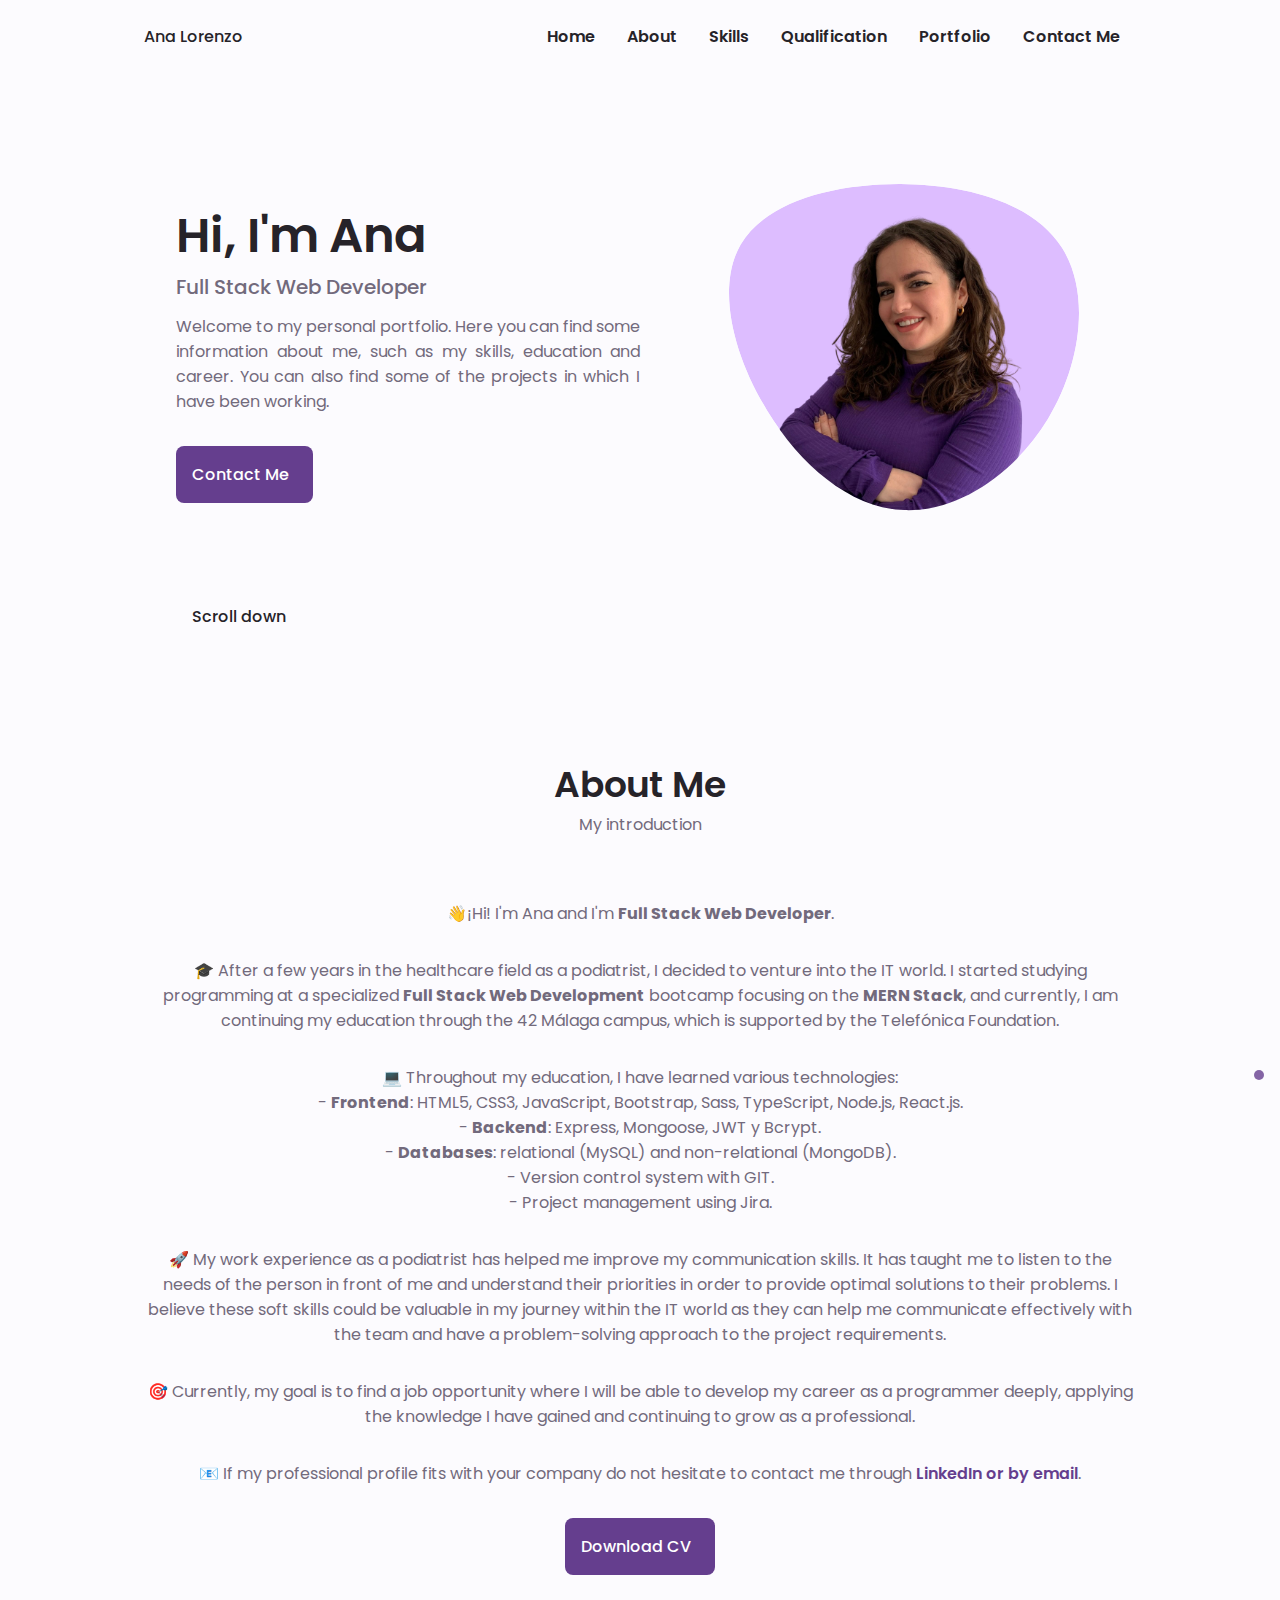
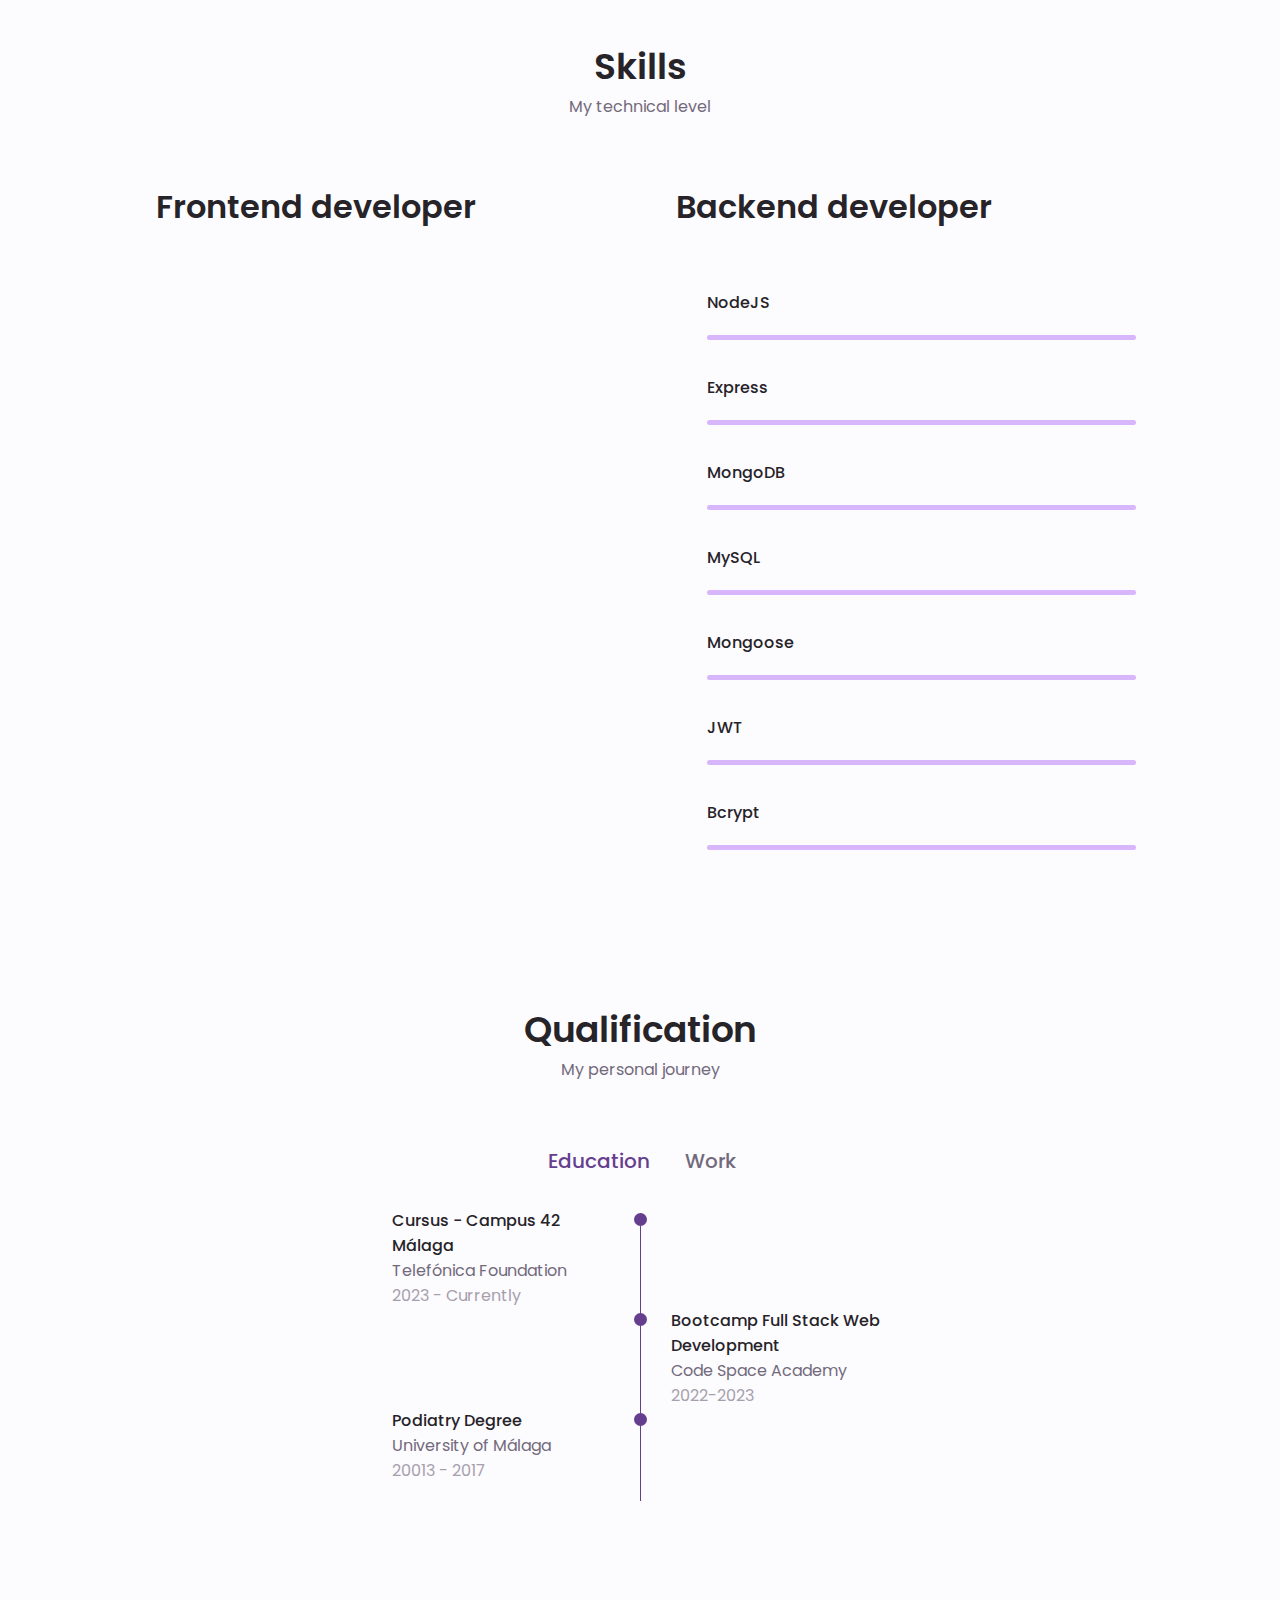
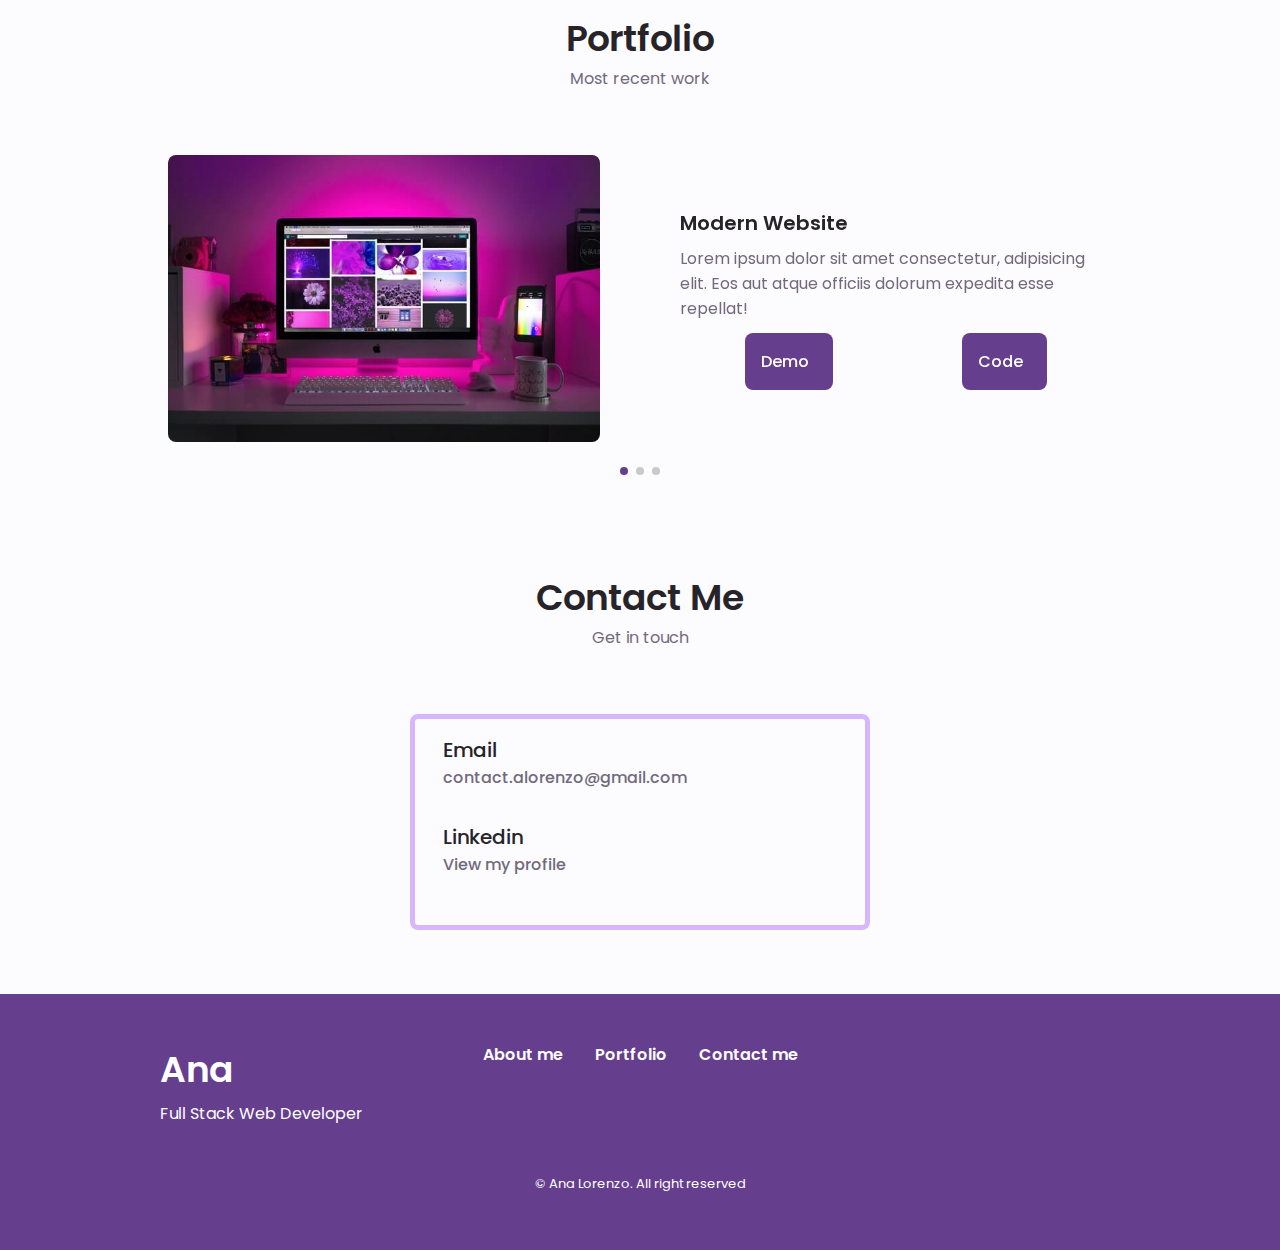
==== commit 885d88fe: "texto actualizado" ====
--- a/Default.html
+++ b/Default.html
@@ -15,7 +15,7 @@
     <!--====================  CSS ====================-->
     <link rel="stylesheet" href="assets/css/styles.css" />
 
-    <title>Responsive Portfolio Website</title>
+    <title>Ana Lorenzo - Developer</title>
   </head>
   <body>
     <!--==================== HEADER ====================-->
@@ -175,8 +175,8 @@
               Sass, TypeScript, Node.js, React.js. <br />
               - <strong>Backend</strong>: Express, Mongoose, JWT y Bcrypt.
               <br />
-              - <strong>Databases</strong>: relational (MySQL) and non-relational
-              (MongoDB). <br />
+              - <strong>Databases</strong>: relational (MySQL) and
+              non-relational (MongoDB). <br />
               - Version control system with GIT. <br />
               - Project management using Jira.
             </p>
@@ -246,8 +246,8 @@
             <div class="skills__header">
               <i class="uil uil-brackets-curly skills__icon"></i>
               <div>
-                <h1 class="skills__titles">Frontent developer</h1>
-                <span class="skills__subtitle">More than 4 years</span>
+                <h1 class="skills__titles">Frontend developer</h1>
+                <!-- <span class="skills__subtitle">More than 4 years</span> -->
               </div>
 
               <i class="uil uil-angle-down skills__arrow"></i>
@@ -257,40 +257,91 @@
               <div class="skills__data">
                 <div class="skills__titles">
                   <h3 class="skills__name">HTML5</h3>
-                  <span class="skills__number">90%</span>
-                </div>
-                <div class="skills__bar">
-                  <span class="skills__percentage skills__html"></span>
+
+                  <span class="skills__number"
+                    ><i class="uil uil-check-circle skills__icon"></i
+                  ></span>
+                </div>
+                <div class="skills__bar">
+                  <!-- <span class="skills__percentage skills__html"></span> -->
                 </div>
               </div>
 
               <div class="skills__data">
                 <div class="skills__titles">
                   <h3 class="skills__name">CSS3</h3>
-                  <span class="skills__number">90%</span>
-                </div>
-                <div class="skills__bar">
-                  <span class="skills__percentage skills__css"></span>
+
+                  <span class="skills__number"
+                    ><i class="uil uil-check-circle skills__icon"></i
+                  ></span>
+                </div>
+                <div class="skills__bar">
+                  <!-- <span class="skills__percentage skills__html"></span> -->
+                </div>
+              </div>
+              <div class="skills__data">
+                <div class="skills__titles">
+                  <h3 class="skills__name">Sass</h3>
+
+                  <span class="skills__number"
+                    ><i class="uil uil-check-circle skills__icon"></i
+                  ></span>
+                </div>
+                <div class="skills__bar">
+                  <!-- <span class="skills__percentage skills__html"></span> -->
+                </div>
+              </div>
+
+              <div class="skills__data">
+                <div class="skills__titles">
+                  <h3 class="skills__name">Bootstrap</h3>
+
+                  <span class="skills__number"
+                    ><i class="uil uil-check-circle skills__icon"></i
+                  ></span>
+                </div>
+                <div class="skills__bar">
+                  <!-- <span class="skills__percentage skills__html"></span> -->
                 </div>
               </div>
 
               <div class="skills__data">
                 <div class="skills__titles">
                   <h3 class="skills__name">JavaScript</h3>
-                  <span class="skills__number">90%</span>
-                </div>
-                <div class="skills__bar">
-                  <span class="skills__percentage skills__js"></span>
+
+                  <span class="skills__number"
+                    ><i class="uil uil-check-circle skills__icon"></i
+                  ></span>
+                </div>
+                <div class="skills__bar">
+                  <!-- <span class="skills__percentage skills__html"></span> -->
                 </div>
               </div>
 
               <div class="skills__data">
                 <div class="skills__titles">
                   <h3 class="skills__name">React</h3>
-                  <span class="skills__number">90%</span>
-                </div>
-                <div class="skills__bar">
-                  <span class="skills__percentage skills__react"></span>
+
+                  <span class="skills__number"
+                    ><i class="uil uil-check-circle skills__icon"></i
+                  ></span>
+                </div>
+                <div class="skills__bar">
+                  <!-- <span class="skills__percentage skills__html"></span> -->
+                </div>
+              </div>
+
+              <div class="skills__data">
+                <div class="skills__titles">
+                  <h3 class="skills__name">TypeScript</h3>
+                  <p>Learning...</p>
+
+                  <span class="skills__number"
+                    ><i class="uil uil-circle skills__icon"></i
+                  ></span>
+                </div>
+                <div class="skills__bar">
+                  <!-- <span class="skills__percentage skills__html"></span> -->
                 </div>
               </div>
             </div>
@@ -302,7 +353,7 @@
               <i class="uil uil-server-network skills__icon"></i>
               <div>
                 <h1 class="skills__titles">Backend developer</h1>
-                <span class="skills__subtitle">More than 4 years</span>
+                <!-- <span class="skills__subtitle">More than 4 years</span> -->
               </div>
 
               <i class="uil uil-angle-down skills__arrow"></i>
@@ -311,41 +362,92 @@
             <div class="skills__list grid skills__open">
               <div class="skills__data">
                 <div class="skills__titles">
-                  <h3 class="skills__name">Node</h3>
-                  <span class="skills__number">90%</span>
-                </div>
-                <div class="skills__bar">
-                  <span class="skills__percentage skills__node"></span>
+                  <h3 class="skills__name">NodeJS</h3>
+
+                  <span class="skills__number"
+                    ><i class="uil uil-check-circle skills__icon"></i
+                  ></span>
+                </div>
+                <div class="skills__bar">
+                  <!-- <span class="skills__percentage skills__html"></span> -->
+                </div>
+              </div>
+
+              <div class="skills__data">
+                <div class="skills__titles">
+                  <h3 class="skills__name">Express</h3>
+
+                  <span class="skills__number"
+                    ><i class="uil uil-check-circle skills__icon"></i
+                  ></span>
+                </div>
+                <div class="skills__bar">
+                  <!-- <span class="skills__percentage skills__html"></span> -->
                 </div>
               </div>
 
               <div class="skills__data">
                 <div class="skills__titles">
                   <h3 class="skills__name">MongoDB</h3>
-                  <span class="skills__number">90%</span>
-                </div>
-                <div class="skills__bar">
-                  <span class="skills__percentage skills__mongo"></span>
-                </div>
-              </div>
-
-              <div class="skills__data">
-                <div class="skills__titles">
-                  <h3 class="skills__name">Express</h3>
-                  <span class="skills__number">90%</span>
-                </div>
-                <div class="skills__bar">
-                  <span class="skills__percentage skills__express"></span>
+
+                  <span class="skills__number"
+                    ><i class="uil uil-check-circle skills__icon"></i
+                  ></span>
+                </div>
+                <div class="skills__bar">
+                  <!-- <span class="skills__percentage skills__html"></span> -->
                 </div>
               </div>
 
               <div class="skills__data">
                 <div class="skills__titles">
                   <h3 class="skills__name">MySQL</h3>
-                  <span class="skills__number">90%</span>
-                </div>
-                <div class="skills__bar">
-                  <span class="skills__percentage skills__mysql"></span>
+
+                  <span class="skills__number"
+                    ><i class="uil uil-check-circle skills__icon"></i
+                  ></span>
+                </div>
+                <div class="skills__bar">
+                  <!-- <span class="skills__percentage skills__html"></span> -->
+                </div>
+              </div>
+
+              <div class="skills__data">
+                <div class="skills__titles">
+                  <h3 class="skills__name">Mongoose</h3>
+
+                  <span class="skills__number"
+                    ><i class="uil uil-check-circle skills__icon"></i
+                  ></span>
+                </div>
+                <div class="skills__bar">
+                  <!-- <span class="skills__percentage skills__html"></span> -->
+                </div>
+              </div>
+
+              <div class="skills__data">
+                <div class="skills__titles">
+                  <h3 class="skills__name">JWT</h3>
+
+                  <span class="skills__number"
+                    ><i class="uil uil-check-circle skills__icon"></i
+                  ></span>
+                </div>
+                <div class="skills__bar">
+                  <!-- <span class="skills__percentage skills__html"></span> -->
+                </div>
+              </div>
+
+              <div class="skills__data">
+                <div class="skills__titles">
+                  <h3 class="skills__name">Bcrypt</h3>
+
+                  <span class="skills__number"
+                    ><i class="uil uil-check-circle skills__icon"></i
+                  ></span>
+                </div>
+                <div class="skills__bar">
+                  <!-- <span class="skills__percentage skills__html"></span> -->
                 </div>
               </div>
             </div>
@@ -383,11 +485,15 @@
               <!--==================== QUALIFICATION 1====================-->
               <div class="qualification__data">
                 <div>
-                  <h3 class="qualification__title">Computer Enginner</h3>
-                  <span class="qualification__subtitle">Peru - University</span>
+                  <h3 class="qualification__title">
+                    Cursus - Campus 42 Málaga
+                  </h3>
+                  <span class="qualification__subtitle"
+                    >Telefónica Foundation</span
+                  >
                   <div class="qualification__calendar">
                     <i class="uil uil-calendar-alt"></i>
-                    2009-2014
+                    2023 - Currently
                   </div>
                 </div>
 
@@ -406,11 +512,15 @@
                   <span class="qualification__line"></span>
                 </div>
                 <div>
-                  <h3 class="qualification__title">Computer Enginner</h3>
-                  <span class="qualification__subtitle">Peru - University</span>
+                  <h3 class="qualification__title">
+                    Bootcamp Full Stack Web Development
+                  </h3>
+                  <span class="qualification__subtitle"
+                    >Code Space Academy</span
+                  >
                   <div class="qualification__calendar">
                     <i class="uil uil-calendar-alt"></i>
-                    2009-2014
+                    2022-2023
                   </div>
                 </div>
               </div>
@@ -418,35 +528,19 @@
               <!--==================== QUALIFICATION 3====================-->
               <div class="qualification__data">
                 <div>
-                  <h3 class="qualification__title">Computer Enginner</h3>
-                  <span class="qualification__subtitle">Peru - University</span>
+                  <h3 class="qualification__title">Podiatry Degree</h3>
+                  <span class="qualification__subtitle"
+                    >University of Málaga</span
+                  >
                   <div class="qualification__calendar">
                     <i class="uil uil-calendar-alt"></i>
-                    2009-2014
+                    20013 - 2017
                   </div>
                 </div>
 
                 <div>
                   <span class="qualification__rounder"></span>
                   <span class="qualification__line"></span>
-                </div>
-              </div>
-
-              <!--==================== QUALIFICATION 4====================-->
-              <div class="qualification__data">
-                <div></div>
-
-                <div>
-                  <span class="qualification__rounder"></span>
-                  <!-- <span class="qualification__line"></span> -->
-                </div>
-                <div>
-                  <h3 class="qualification__title">Computer Enginner</h3>
-                  <span class="qualification__subtitle">Peru - University</span>
-                  <div class="qualification__calendar">
-                    <i class="uil uil-calendar-alt"></i>
-                    2009-2014
-                  </div>
                 </div>
               </div>
             </div>
@@ -456,10 +550,10 @@
               <div class="qualification__data">
                 <div>
                   <h3 class="qualification__title">Web Developer</h3>
-                  <span class="qualification__subtitle">Peru - University</span>
+                  <span class="qualification__subtitle">Cositt</span>
                   <div class="qualification__calendar">
                     <i class="uil uil-calendar-alt"></i>
-                    2009-2014
+                    2023
                   </div>
                 </div>
 
@@ -478,46 +572,11 @@
                   <span class="qualification__line"></span>
                 </div>
                 <div>
-                  <h3 class="qualification__title">Computer Enginner</h3>
-                  <span class="qualification__subtitle">Peru - University</span>
+                  <h3 class="qualification__title">Podiatrist</h3>
+                  <span class="qualification__subtitle">Clinica Cuidados</span>
                   <div class="qualification__calendar">
                     <i class="uil uil-calendar-alt"></i>
-                    2009-2014
-                  </div>
-                </div>
-              </div>
-
-              <!--==================== QUALIFICATION 3====================-->
-              <div class="qualification__data">
-                <div>
-                  <h3 class="qualification__title">Computer Enginner</h3>
-                  <span class="qualification__subtitle">Peru - University</span>
-                  <div class="qualification__calendar">
-                    <i class="uil uil-calendar-alt"></i>
-                    2009-2014
-                  </div>
-                </div>
-
-                <div>
-                  <span class="qualification__rounder"></span>
-                  <span class="qualification__line"></span>
-                </div>
-              </div>
-
-              <!--==================== QUALIFICATION 4====================-->
-              <div class="qualification__data">
-                <div></div>
-
-                <div>
-                  <span class="qualification__rounder"></span>
-                  <!-- <span class="qualification__line"></span> -->
-                </div>
-                <div>
-                  <h3 class="qualification__title">Computer Enginner</h3>
-                  <span class="qualification__subtitle">Peru - University</span>
-                  <div class="qualification__calendar">
-                    <i class="uil uil-calendar-alt"></i>
-                    2009-2014
+                    20017 - 2022
                   </div>
                 </div>
               </div>
--- a/assets/css/styles.css
+++ b/assets/css/styles.css
@@ -399,6 +399,7 @@
   display: flex;
   justify-content: space-between;
   margin-bottom: var(--mb-0-5);
+  align-items: center;
 }
 
 .skills__name {
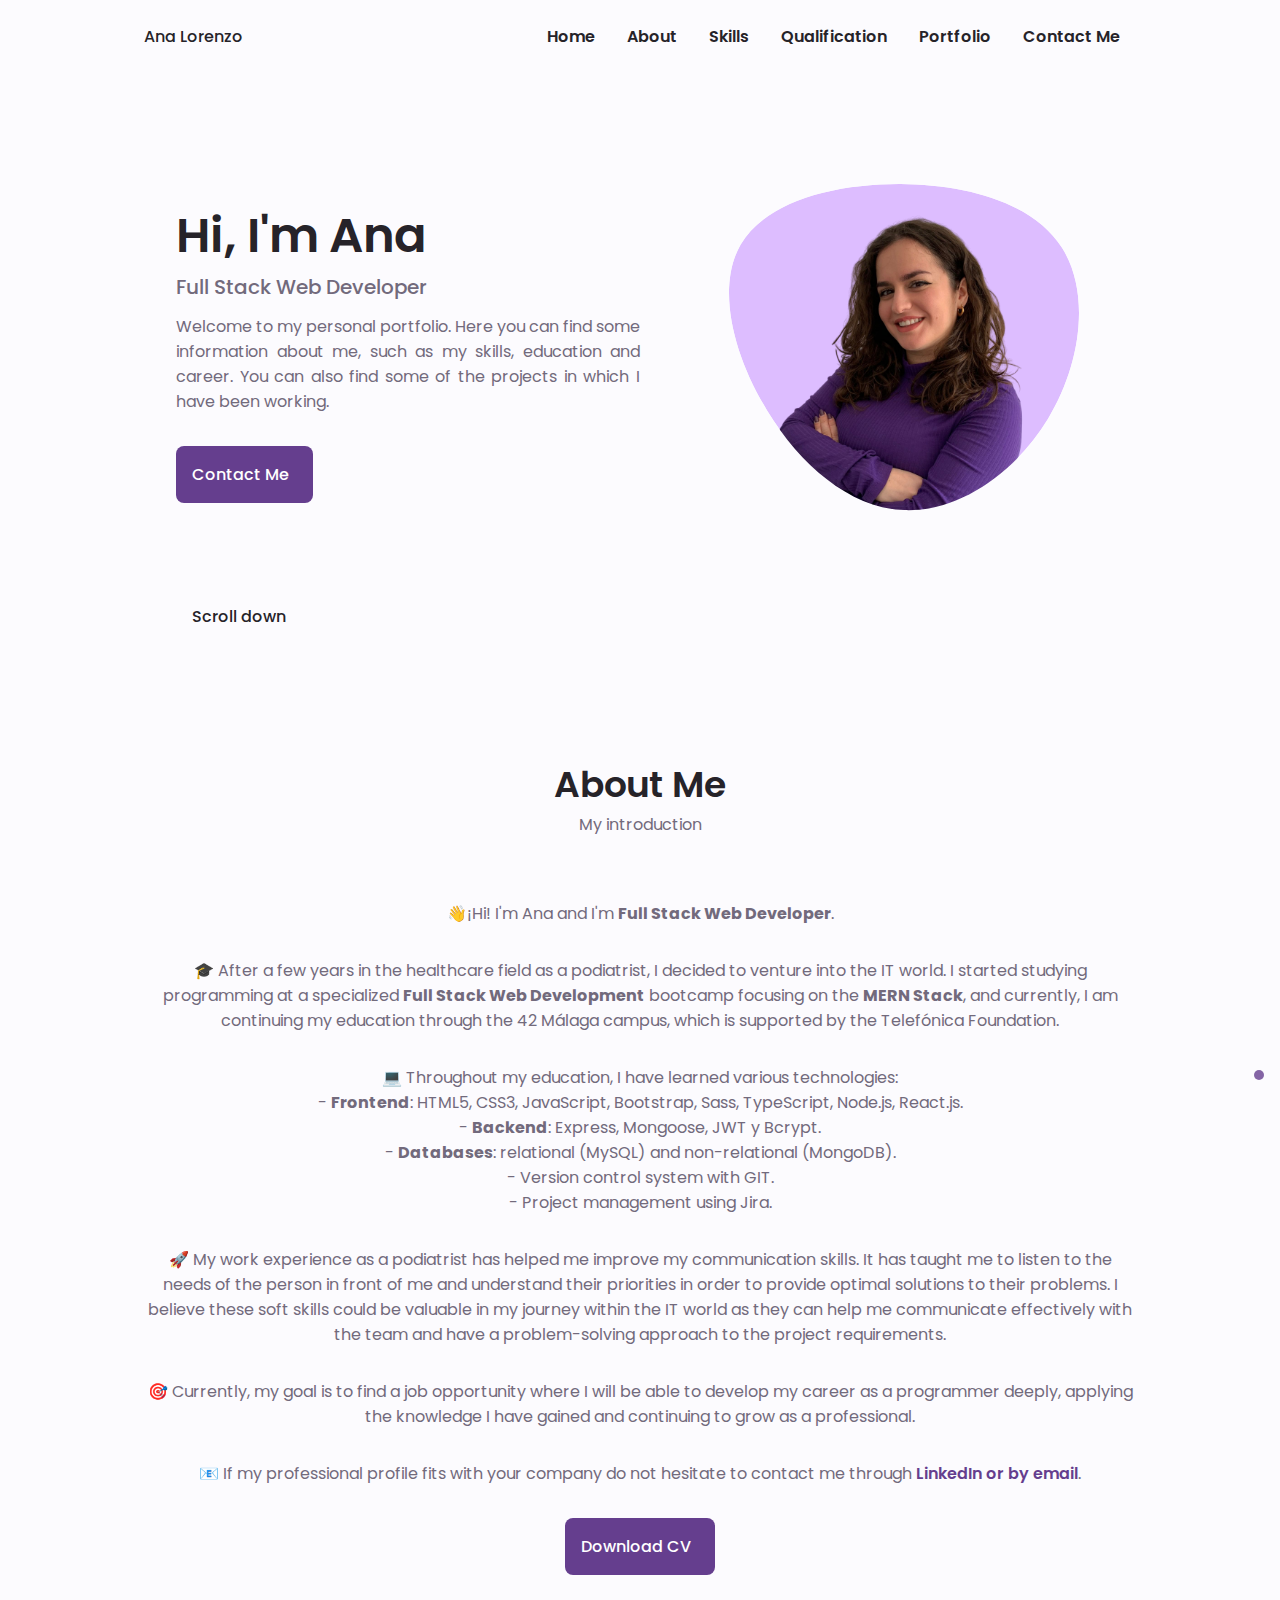
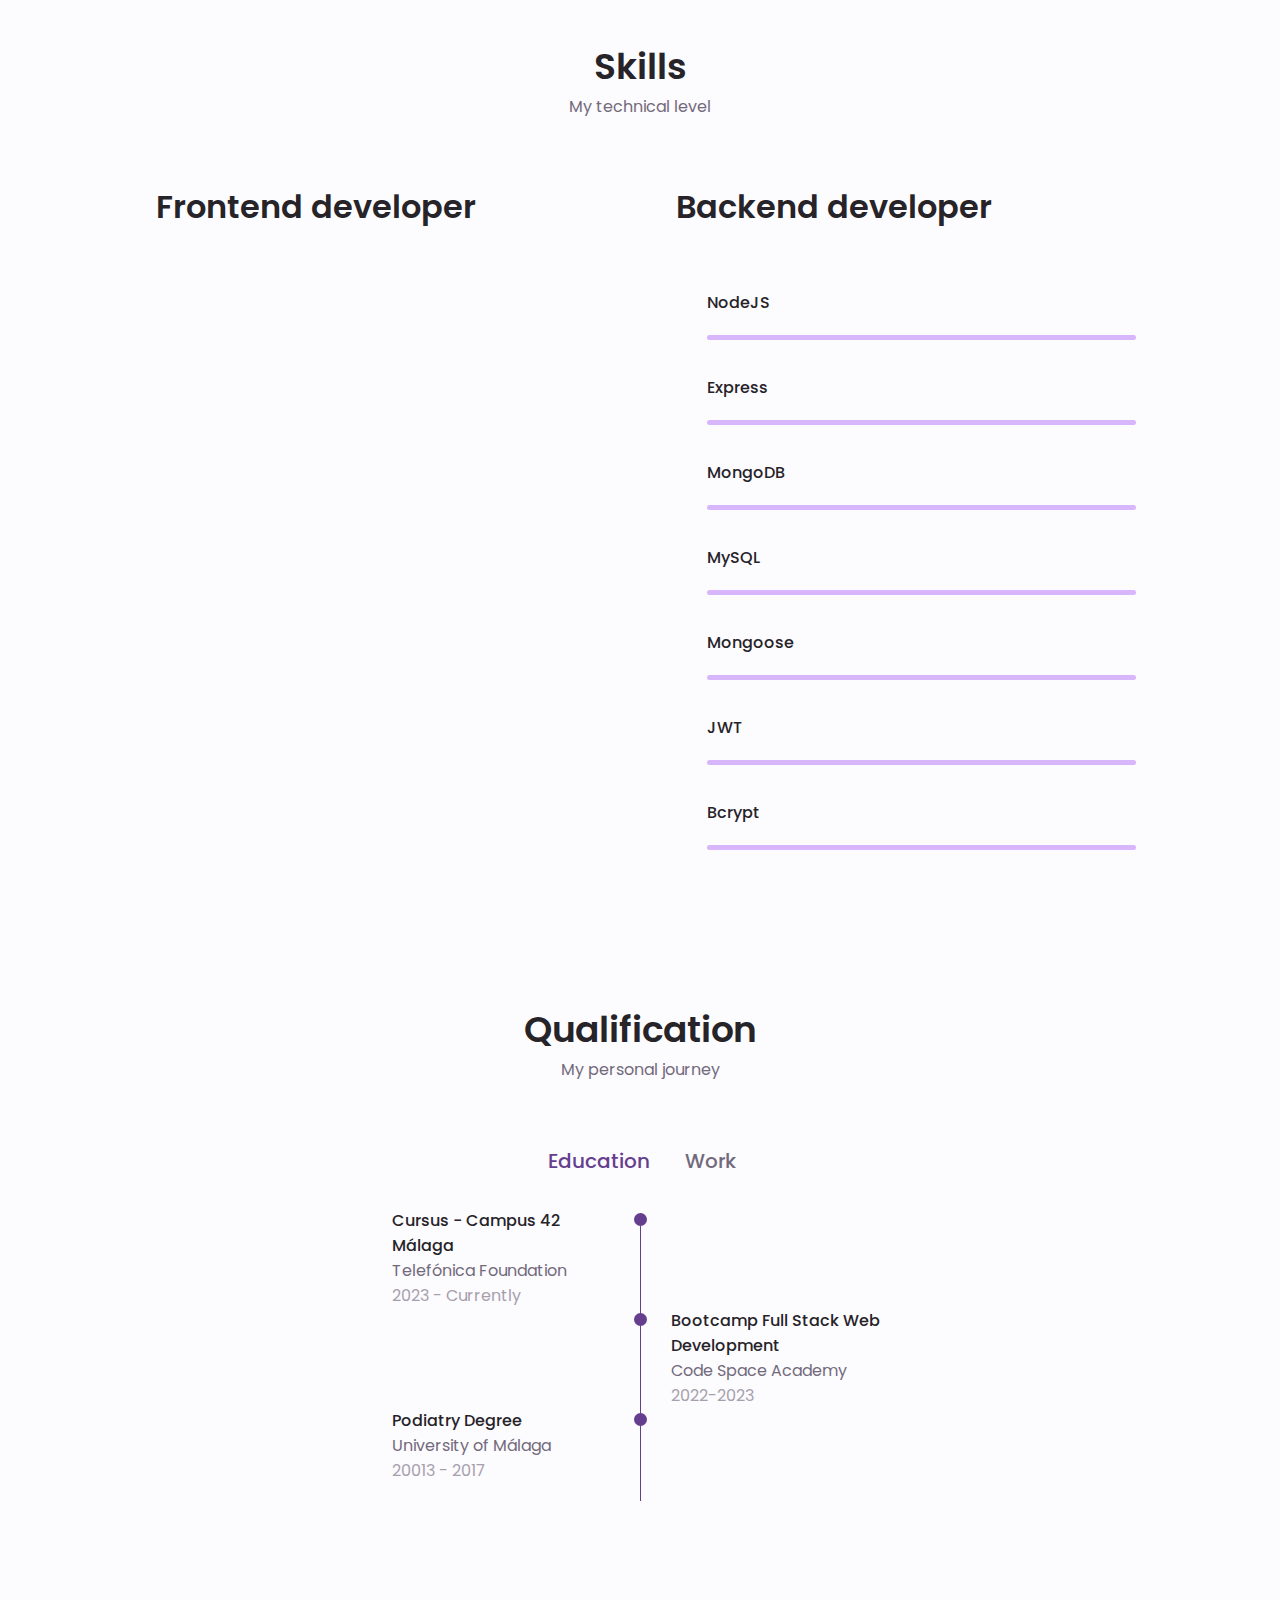
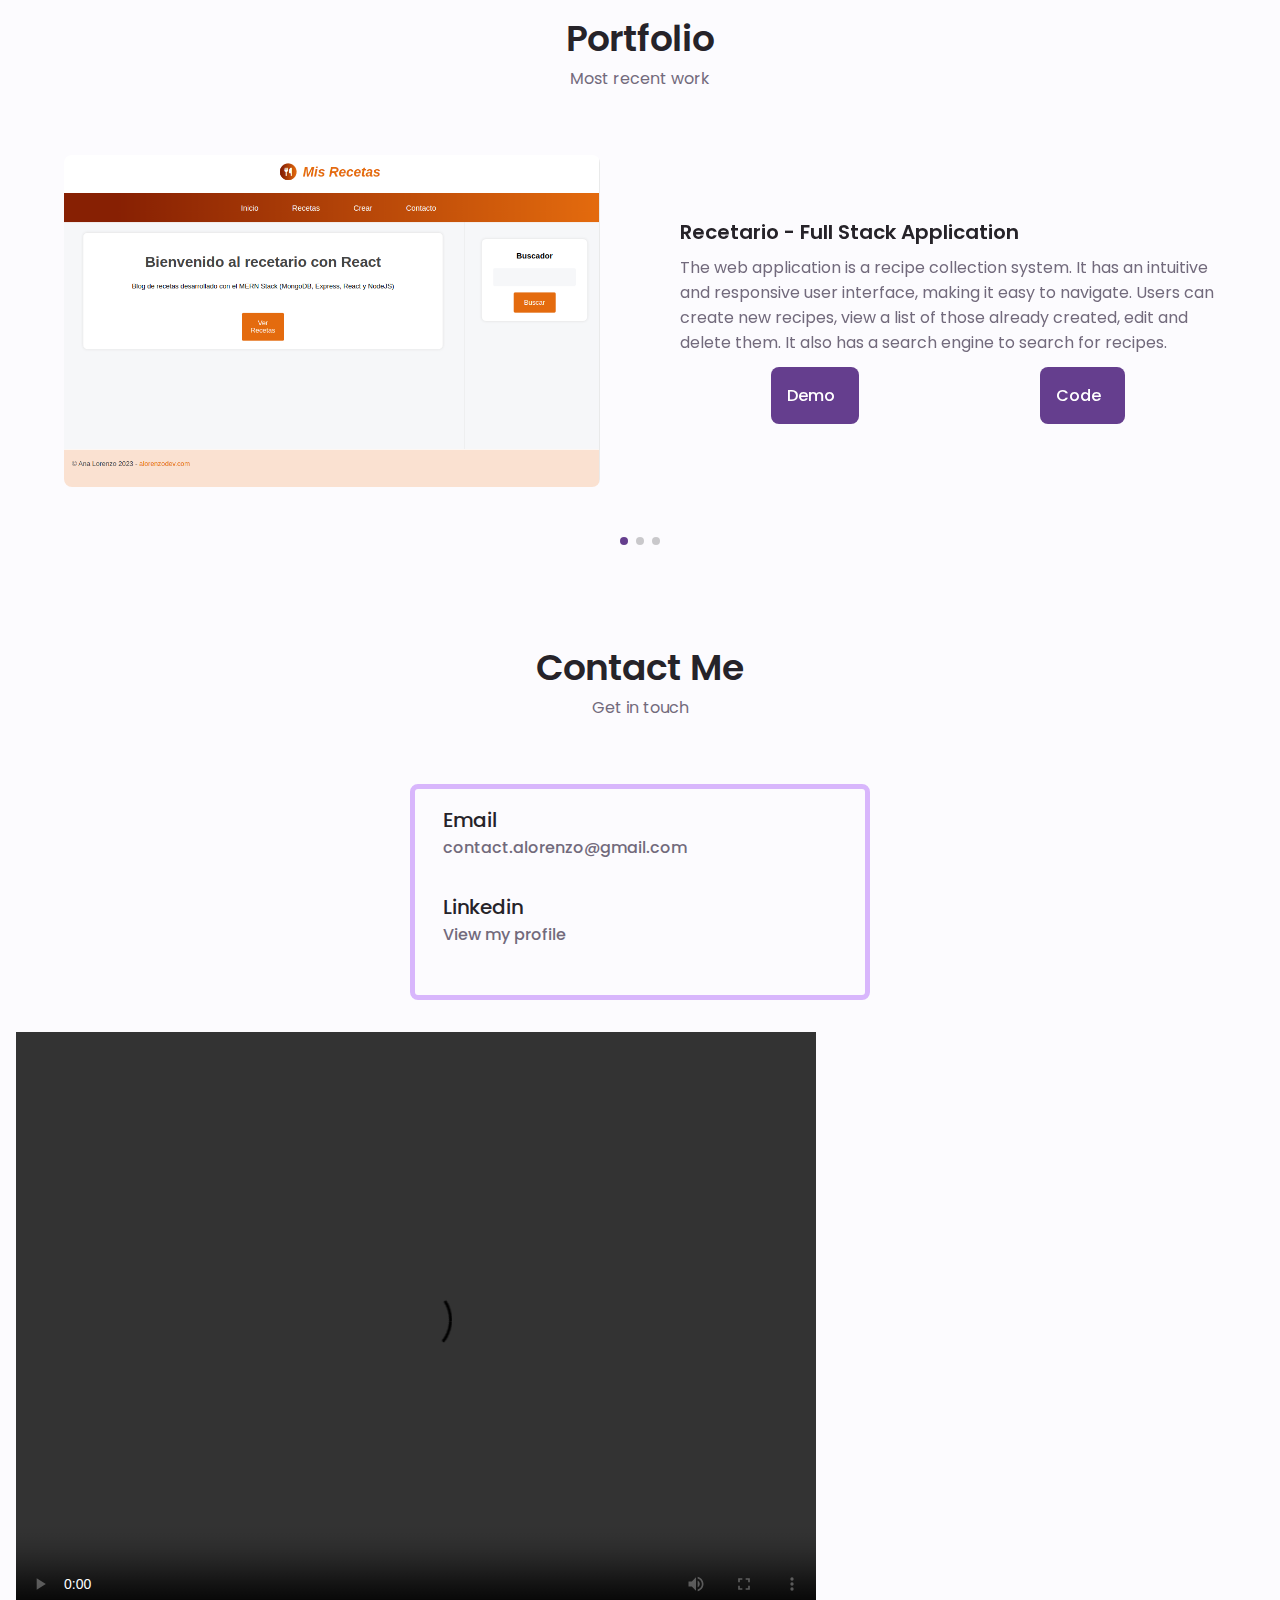
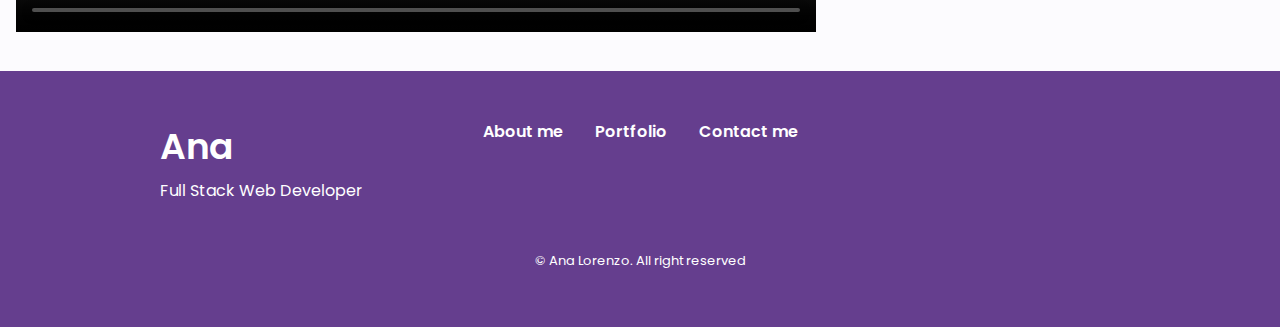
==== commit ff288a5a: "terminar demo" ====
--- a/Default.html
+++ b/Default.html
@@ -117,7 +117,7 @@
                     class="home__blob-img"
                     x="0"
                     y="-30"
-                    href="assets/img/WhatsApp Image 2023-04-23 at 20.49.37-PhotoRoom.png-PhotoRoom.png"
+                    href="assets/img/ALR.png"
                   />
                 </g>
               </svg>
@@ -199,29 +199,7 @@
               hesitate to contact me through
               <a href="#contact">LinkedIn or by email</a>.
             </p>
-            <!-- <div class="about__info">
-              <div>
-                <span class="about__info-title">08+</span>
-                <span class="about__info-name"
-                  >Years <br />
-                  experience</span
-                >
-              </div>
-              <div>
-                <span class="about__info-title">20+</span>
-                <span class="about__info-name"
-                  >Completed <br />
-                  projects</span
-                >
-              </div>
-              <div>
-                <span class="about__info-title">05+</span>
-                <span class="about__info-name"
-                  >Companies <br />
-                  worked</span
-                >
-              </div>
-            </div> -->
+
             <div class="about__buttons">
               <a
                 download=""
@@ -585,22 +563,6 @@
         </div>
       </section>
 
-      <!--==================== SERVICES ====================-->
-      <!-- <section class="services section" id="services">
-        <h2 class="section__title">Services</h2>
-        <span class="section__subtitle">What I offer</span>
-
-        <div class="services__container container grid">-->
-      <!--==================== SERVICES 1====================-->
-      <!-- <div class="services__content">
-            <div>
-              <i class="uil uil-web-grid services__icon"></i>
-              <h3 class="services__title">Frontent</h3>
-            </div>
-          </div>
-        </div>
-      </section>  -->
-
       <!--==================== PORTFOLIO ====================-->
       <section class="portfolio section" id="portfolio">
         <h2 class="section__title">Portfolio</h2>
@@ -610,15 +572,20 @@
             <!--==================== PORTFOLIO 1====================-->
             <div class="portfolio__content grid swiper-slide">
               <img
-                src="assets/img/portfolio1.jpg"
+                src="assets/img/projects/recipes-project.png"
                 alt=""
                 class="portfolio__img"
               />
               <div class="portfolio__data">
-                <h3 class="portfolio__title">Modern Website</h3>
+                <h3 class="portfolio__title">
+                  Recetario - Full Stack Application
+                </h3>
                 <p class="portfolio__description">
-                  Lorem ipsum dolor sit amet consectetur, adipisicing elit. Eos
-                  aut atque officiis dolorum expedita esse repellat!
+                  The web application is a recipe collection system. It has an
+                  intuitive and responsive user interface, making it easy to
+                  navigate. Users can create new recipes, view a list of those
+                  already created, edit and delete them. It also has a search
+                  engine to search for recipes.
                 </p>
                 <div class="links-flex">
                   <a
@@ -629,8 +596,9 @@
                     <i class="uil uil-arrow-right button__icon"></i>
                   </a>
                   <a
-                    href="#"
+                    href="https://github.com/AnaLR27/recipes-project-MERN"
                     class="button button--flex button--small portfolio__button"
+                    target="_blank"
                   >
                     Code
                     <i class="uil uil-arrow-right button__icon"></i>
@@ -716,12 +684,6 @@
         </div>
       </section>
 
-      <!--==================== PROJECT IN MIND ====================-->
-      <!-- <section class="project section"></section> -->
-
-      <!--==================== TESTIMONIAL ====================-->
-      <!-- <section class="testimonial section"></section> -->
-
       <!--==================== CONTACT ME ====================-->
       <section class="contact section" id="contact">
         <h2 class="section__title">Contact Me</h2>
@@ -751,10 +713,15 @@
               </div>
             </div>
           </div>
-
-          <!-- <form action=""></form> -->
         </div>
       </section>
+      <video width="800" height="600" controls>
+        <source
+          src="./assets/img/projects/recipes-project-MERN.mp4"
+          type="video/mp4"
+        />
+        Tu navegador no admite la etiqueta de video.
+      </video>
     </main>
 
     <!--==================== FOOTER ====================-->
--- a/assets/css/styles.css
+++ b/assets/css/styles.css
@@ -755,6 +755,7 @@
     margin-left: auto;
     margin-right: auto;
   }
+
   body {
     margin: 0;
   }
@@ -828,7 +829,12 @@
   .portfolio__img {
     width: 100%;
   }
+  #portfolio > .container {
+    max-width: 1200px;
+  }
+
   .portfolio__content {
+    width: 1200px !important;
     align-items: center;
     column-gap: 5rem;
   }
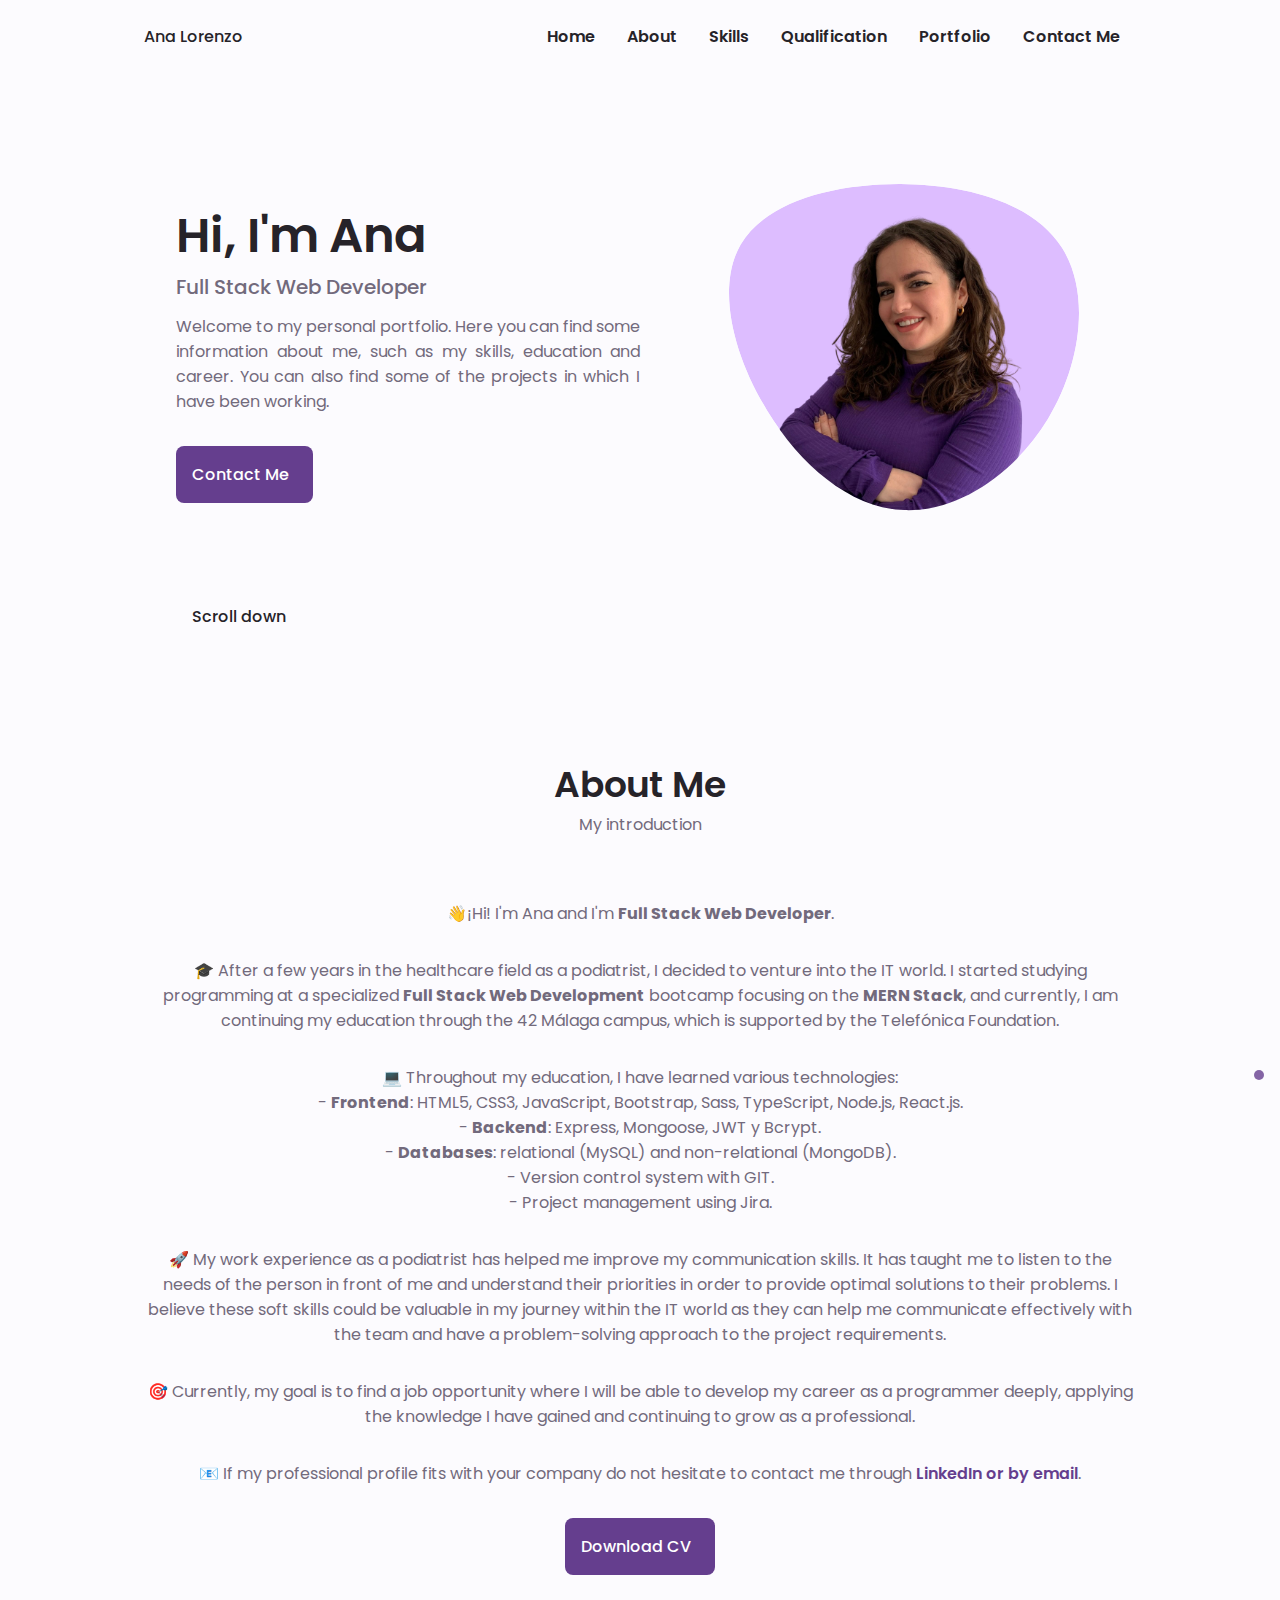
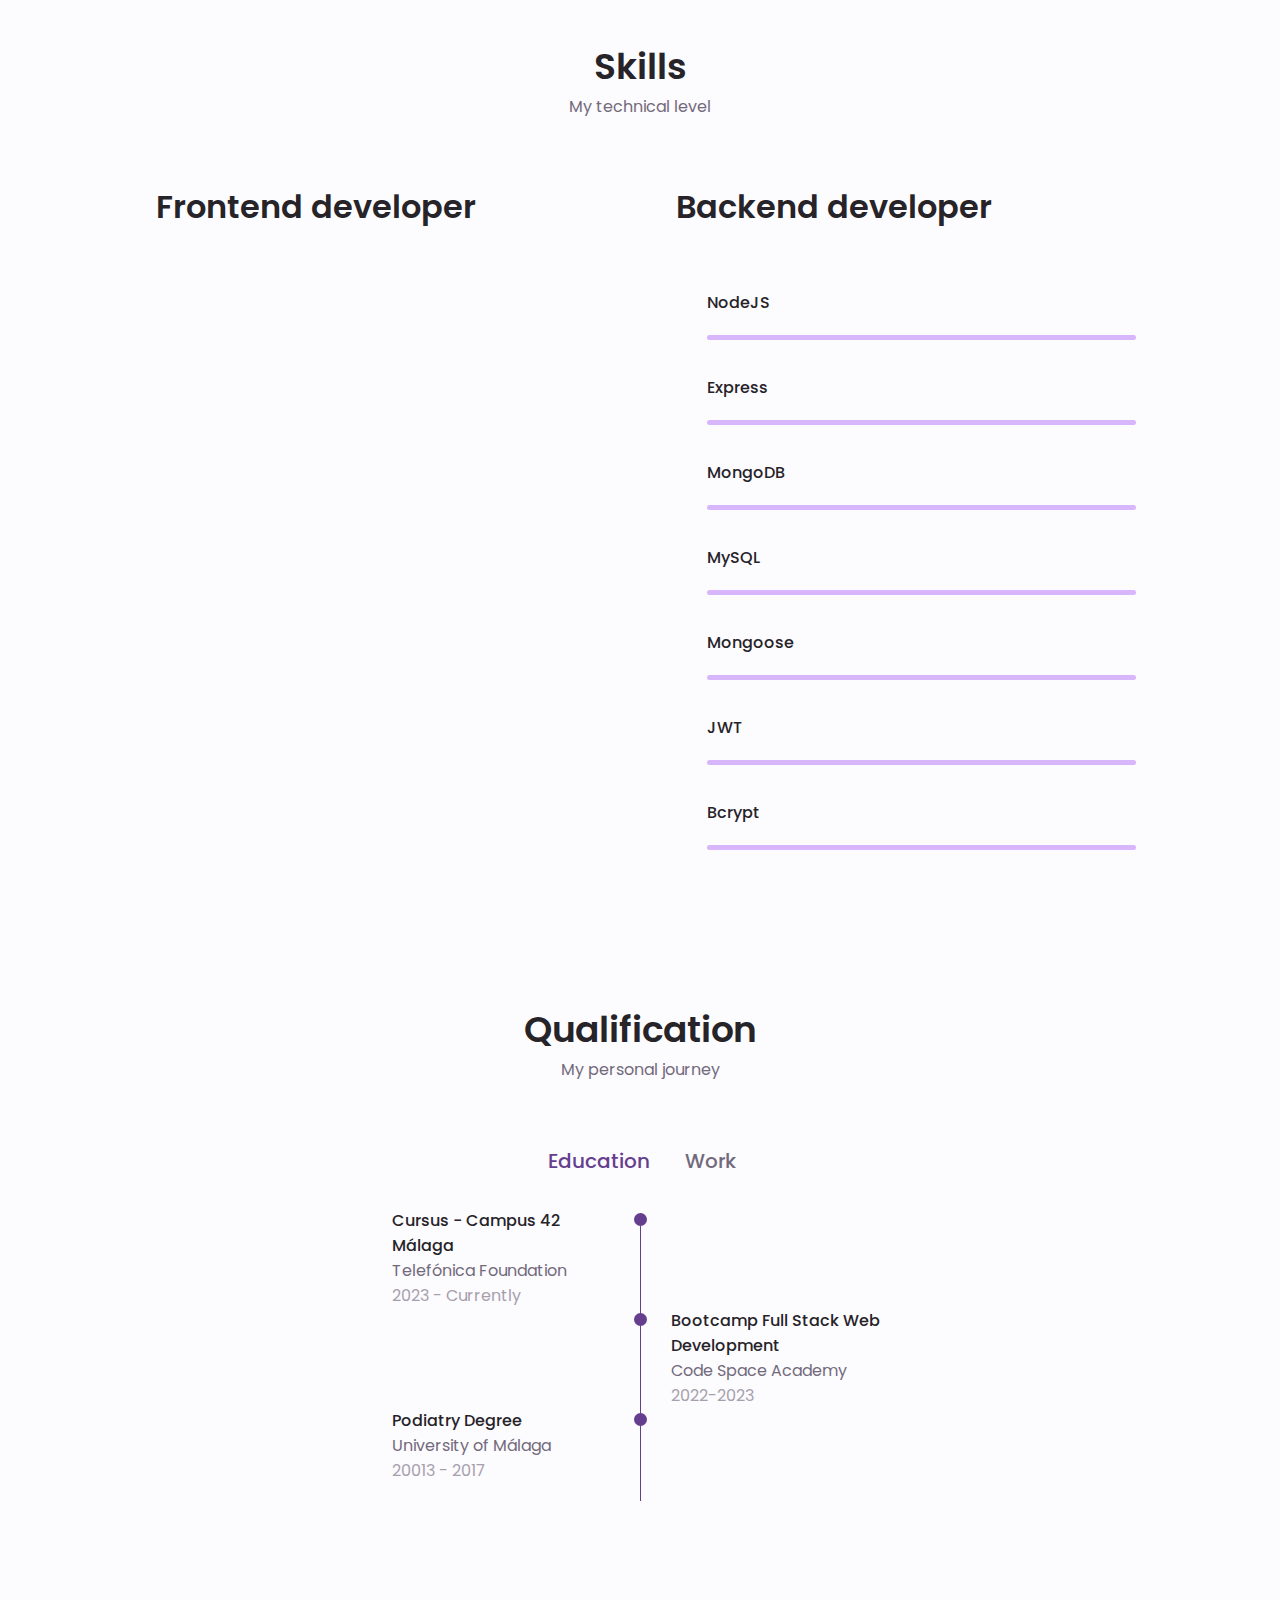
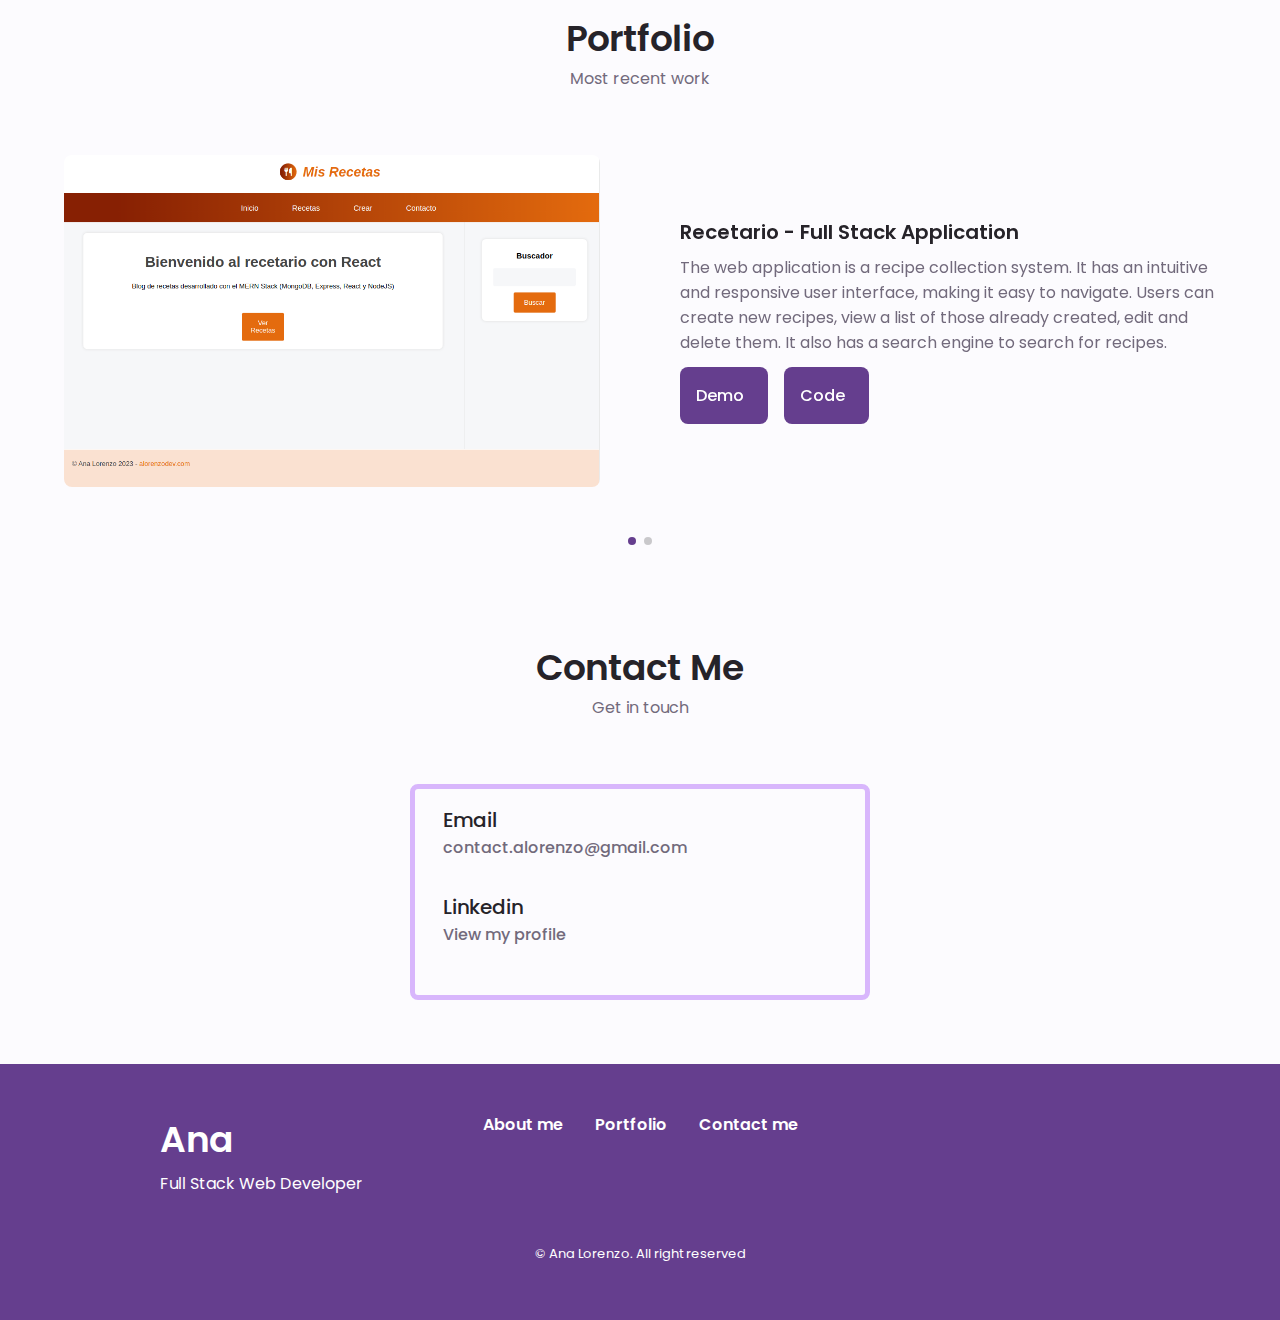
==== commit b1096ea5: "proyecto 1" ====
--- a/Default.html
+++ b/Default.html
@@ -589,7 +589,7 @@
                 </p>
                 <div class="links-flex">
                   <a
-                    href="#"
+                    href="VideoPage.html"
                     class="button button--flex button--small portfolio__button"
                   >
                     Demo
@@ -637,38 +637,6 @@
                 </div>
               </div>
             </div>
-            <!--==================== PORTFOLIO 3====================-->
-            <div class="portfolio__content grid swiper-slide">
-              <img
-                src="assets/img/portfolio3.jpg"
-                alt=""
-                class="portfolio__img"
-              />
-              <div class="portfolio__data">
-                <h3 class="portfolio__title">Modern Website</h3>
-                <p class="portfolio__description">
-                  Lorem ipsum dolor sit amet consectetur, adipisicing elit. Eos
-                  aut atque officiis dolorum expedita esse repellat!
-                </p>
-
-                <div class="links-flex">
-                  <a
-                    href="#"
-                    class="button button--flex button--small portfolio__button"
-                  >
-                    Demo
-                    <i class="uil uil-arrow-right button__icon"></i>
-                  </a>
-                  <a
-                    href="#"
-                    class="button button--flex button--small portfolio__button"
-                  >
-                    Code
-                    <i class="uil uil-arrow-right button__icon"></i>
-                  </a>
-                </div>
-              </div>
-            </div>
           </div>
 
           <!-- Add arrows-->
@@ -715,13 +683,6 @@
           </div>
         </div>
       </section>
-      <video width="800" height="600" controls>
-        <source
-          src="./assets/img/projects/recipes-project-MERN.mp4"
-          type="video/mp4"
-        />
-        Tu navegador no admite la etiqueta de video.
-      </video>
     </main>
 
     <!--==================== FOOTER ====================-->
--- a/assets/css/styles.css
+++ b/assets/css/styles.css
@@ -829,8 +829,16 @@
   .portfolio__img {
     width: 100%;
   }
+  .links-flex {
+    justify-content: flex-start;
+    gap: 1rem;
+  }
   #portfolio > .container {
     max-width: 1200px;
+  }
+
+  .video__subtitle {
+    margin-bottom: 2rem;
   }
 
   .portfolio__content {
